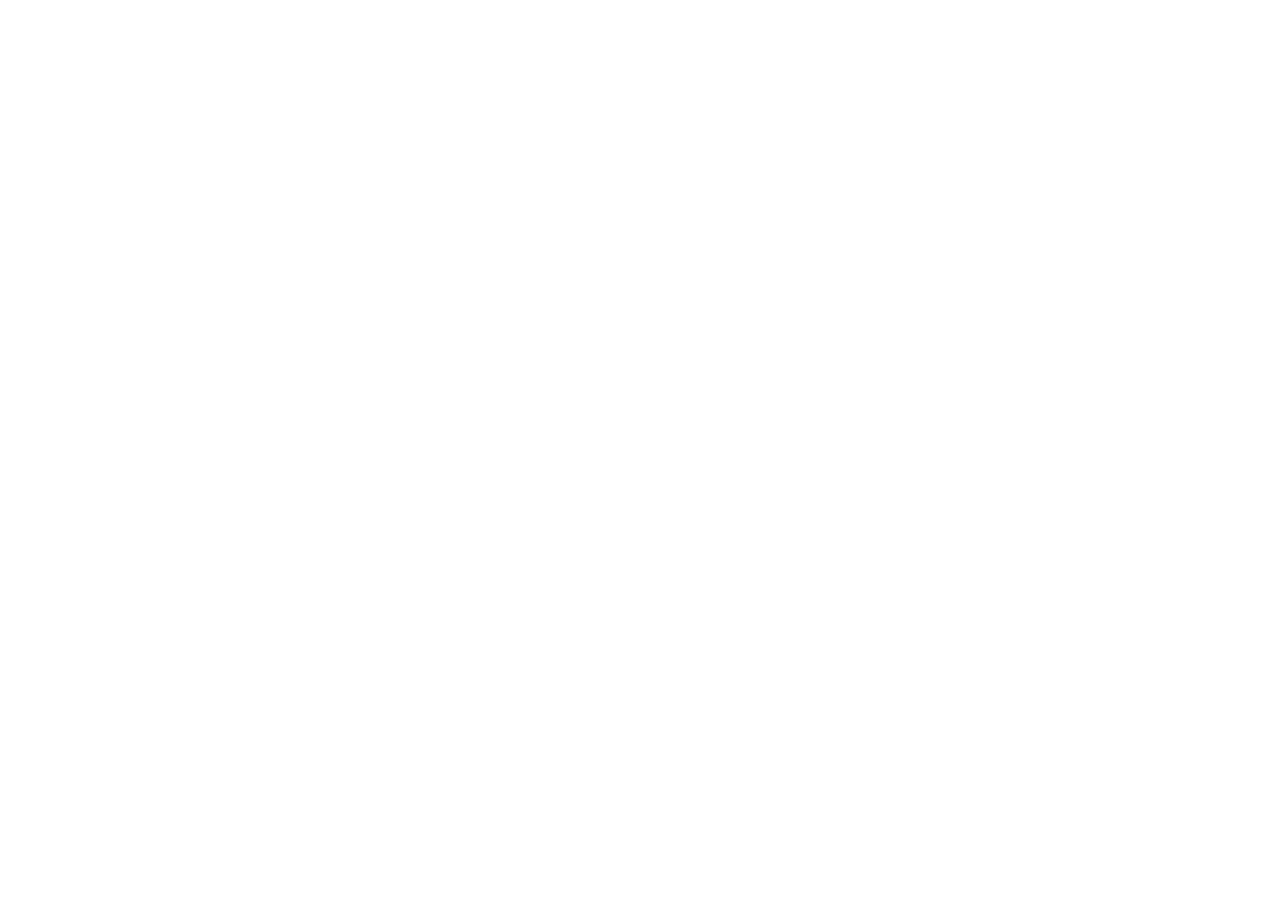
==== index.html @ 459b545e "creating index file" ====
<!DOCTYPE html>
<html>
  <head>
    <meta charset="utf-8">
    <title>Reena Nagariya</title>

    <!-- links -->
    <link rel="stylesheet" href="https://maxcdn.bootstrapcdn.com/bootstrap/4.0.0-beta.3/css/bootstrap.min.css" integrity="sha384-Zug+QiDoJOrZ5t4lssLdxGhVrurbmBWopoEl+M6BdEfwnCJZtKxi1KgxUyJq13dy" crossorigin="anonymous">
    <link rel="stylesheet" href="https://cdnjs.cloudflare.com/ajax/libs/font-awesome/4.7.0/css/font-awesome.min.css">
    <!-- scripts -->
    <script src="https://code.jquery.com/jquery-3.2.1.slim.min.js" integrity="sha384-KJ3o2DKtIkvYIK3UENzmM7KCkRr/rE9/Qpg6aAZGJwFDMVNA/GpGFF93hXpG5KkN" crossorigin="anonymous"></script>
<script src="https://cdnjs.cloudflare.com/ajax/libs/popper.js/1.12.9/umd/popper.min.js" integrity="sha384-ApNbgh9B+Y1QKtv3Rn7W3mgPxhU9K/ScQsAP7hUibX39j7fakFPskvXusvfa0b4Q" crossorigin="anonymous"></script>
<script src="https://maxcdn.bootstrapcdn.com/bootstrap/4.0.0-beta.3/js/bootstrap.min.js" integrity="sha384-a5N7Y/aK3qNeh15eJKGWxsqtnX/wWdSZSKp+81YjTmS15nvnvxKHuzaWwXHDli+4" crossorigin="anonymous"></script>
  </head>
  <body>

  </body>
</html>
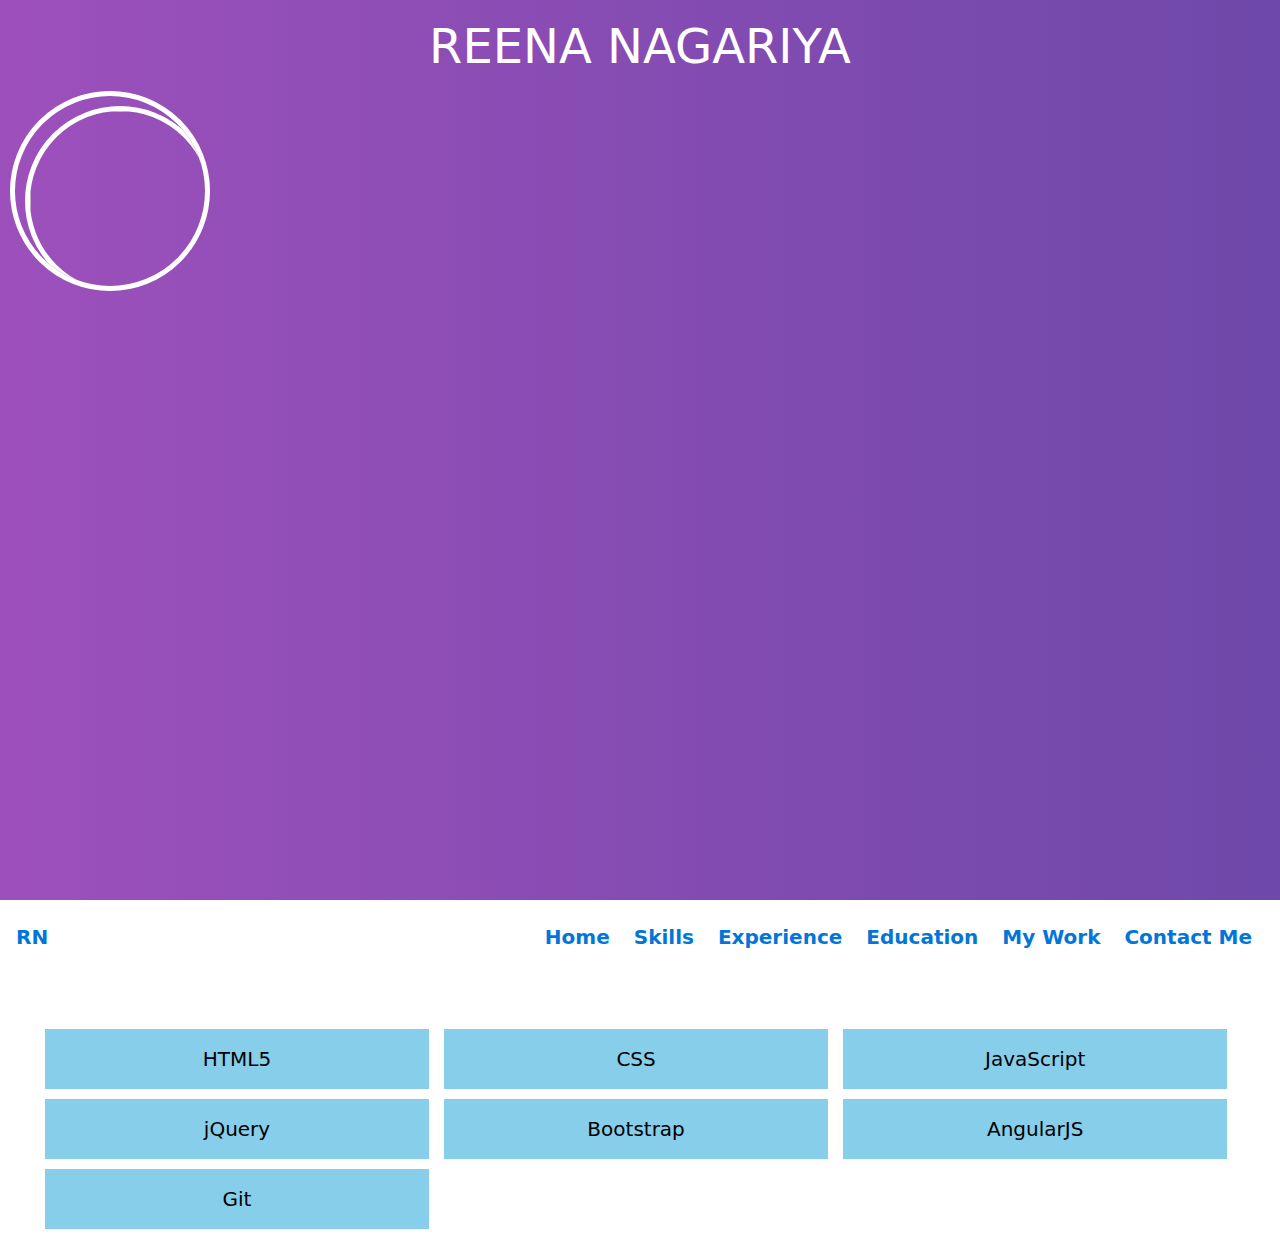
==== commit 418848f4: "progress 11-1-2018" ====
--- a/index.html
+++ b/index.html
@@ -2,17 +2,59 @@
 <html>
   <head>
     <meta charset="utf-8">
+    <meta name="viewport" content="width=device-width, initial-scale=1">
     <title>Reena Nagariya</title>
 
     <!-- links -->
-    <link rel="stylesheet" href="https://maxcdn.bootstrapcdn.com/bootstrap/4.0.0-beta.3/css/bootstrap.min.css" integrity="sha384-Zug+QiDoJOrZ5t4lssLdxGhVrurbmBWopoEl+M6BdEfwnCJZtKxi1KgxUyJq13dy" crossorigin="anonymous">
+    <link rel="stylesheet" href="css/bootstrap.min.css">
     <link rel="stylesheet" href="https://cdnjs.cloudflare.com/ajax/libs/font-awesome/4.7.0/css/font-awesome.min.css">
+    <link rel="stylesheet" href="css/style.css">
     <!-- scripts -->
-    <script src="https://code.jquery.com/jquery-3.2.1.slim.min.js" integrity="sha384-KJ3o2DKtIkvYIK3UENzmM7KCkRr/rE9/Qpg6aAZGJwFDMVNA/GpGFF93hXpG5KkN" crossorigin="anonymous"></script>
+    <script src="scripts/jquery-3.2.1.js" ></script>
 <script src="https://cdnjs.cloudflare.com/ajax/libs/popper.js/1.12.9/umd/popper.min.js" integrity="sha384-ApNbgh9B+Y1QKtv3Rn7W3mgPxhU9K/ScQsAP7hUibX39j7fakFPskvXusvfa0b4Q" crossorigin="anonymous"></script>
-<script src="https://maxcdn.bootstrapcdn.com/bootstrap/4.0.0-beta.3/js/bootstrap.min.js" integrity="sha384-a5N7Y/aK3qNeh15eJKGWxsqtnX/wWdSZSKp+81YjTmS15nvnvxKHuzaWwXHDli+4" crossorigin="anonymous"></script>
+<script src="scripts/bootstrap.min.js"></script>
   </head>
-  <body>
+  <body class="">
+    <section id="intro" class="text-center">
+        <h1 >REENA NAGARIYA</h1>
 
+          <div class="" id="imgDivContent">
+            <img id="imgDiv" src="" alt="" class="img-fluid" style="width:100%;height:100%;">
+
+          </div>
+
+
+    </section>
+    <nav class="navbar navbar-toggleable-md ">
+      <button class="navbar-toggler navbar-toggler-right" type="button" data-toggle="collapse" data-target="#navbarSupportedContent" aria-controls="navbarSupportedContent" aria-expanded="false" aria-label="Toggle navigation">
+    <span class="navbar-toggler-icon"></span>
+  </button>
+        <a class="navbar-brand mr-auto" href="#">RN</a>
+      <div class="collapse navbar-collapse">
+        <ul class="navbar-nav ml-auto">
+          <li class="nav-item"><a class="nav-link" href="#">Home</li></a>
+          <li class="nav-item"><a class="nav-link" href="#">Skills</li></a>
+          <li class="nav-item"><a class="nav-link" href="#">Experience</li></a>
+          <li class="nav-item"><a class="nav-link" href="#">Education</li></a>
+          <li class="nav-item"><a class="nav-link" href="#">My Work</li></a>
+          <li class="nav-item"><a class="nav-link" href="#">Contact Me</li></a>
+        </ul>
+      </div>
+    </nav>
+
+    <section id="skills">
+      <ul id="skills-list">
+        <li>HTML5<div></div></li>
+        <li>CSS</li>
+        <li>JavaScript</li>
+        <li>jQuery</li>
+        <li>Bootstrap</li>
+        <li>AngularJS</li>
+        <li>Git</li>
+      </ul>
+    </section>
+    <section id="experience">
+
+    </section>
   </body>
 </html>
--- a/css/style.css
+++ b/css/style.css
@@ -0,0 +1,112 @@
+body{
+
+}
+
+.navbar{
+  font-size: 20px;
+  font-weight: bold;
+  background-color: white;
+  color:#9D50BB;
+ }
+.brand{
+  padding: 1em;
+}
+.nav-item{
+  padding: 4px;
+}
+#intro{
+  height: 100vh;
+  background: #9D50BB;
+  background: -webkit-linear-gradient(to left, #6E48AA, #9D50BB);
+  background: linear-gradient(to left, #6E48AA, #9D50BB);
+  overflow: hidden;
+    /* delete later */
+  /* position: absolute; */
+}
+h1{
+  padding-top: 20px;
+  font-size: 3rem;
+  color: white;
+}
+#skills-list{
+  list-style-type: none;
+  margin-top: 50px;
+  margin-left: auto;
+}
+#skills-list>li{
+  display: inline-block;
+  text-align: center;
+  font-size: 20px;
+  height: 60px;
+  width: 30vw;
+  color:black;
+  padding-top: 15px;
+  margin: 5px;
+  background-color: skyblue;
+}
+#imgDivContent{
+  height: 25vh;
+  width: 25vh;
+  max-height: 200px;
+  max-width: 200px;
+  overflow: hidden;
+  border-radius: 50%;
+  position: relative;
+  top: 10px;
+  left: 10px;
+  border: 5px solid white;
+  animation-name:bounceContent;
+  animation-duration: 8s;
+  animation-timing-function: ease-in-out;
+  animation-iteration-count: infinite;
+  animation-direction: alternate;
+}
+
+#imgDiv{
+  height: 25vh;
+  width: 25vh;
+  max-height: 200px;
+  max-width: 200px;
+  overflow: hidden;
+  border-radius: 50%;
+  position: relative;
+  top: 10px;
+  left: 10px;
+  border: 5px solid white;
+  animation-name:bounce;
+  animation-duration: 2s;
+  animation-timing-function: ease-in-out;
+  animation-iteration-count: infinite;
+  animation-direction: alternate;
+}
+ @keyframes bounce {
+  0% { left: 0vw; top: 0vh;}
+  25%{ left:25vw;top:50vh;}
+  50% { left:50vw;top:0vh;}
+  100%{left:75vw;top:50vh}
+}
+@keyframes bounceContent {
+  0% { left: 0vw; top: 0vh;}
+  25%{ left:25vw;top:50vh;}
+  50% { left:50vw;top:0vh;}
+  100%{left:75vw;top:50vh}
+}
+/* For mobile */
+@media only screen and (max-width:768px) {
+  #intro{
+    height: 100vh;
+  }
+  @keyframes bounce {
+   0% { left:10px; top:0vh;}
+   25%{ left:10px;top:15vh;}
+   50% { left:10px;top:30vh;}
+   100%{left:10px;top:45vh;}
+ }
+@keyframes bounceContent {
+
+   0% { left:10px; top:0vh;width:100vw;background-color: white;}
+   25%{ left:10px;top:15vh;width:100vw;background-color: white;}
+   50% { left:10px;top:30vh;width:100vw;background-color: white;}
+   100%{left:10px;top:45vh;width:100vw;background-color: white;}
+}
+}
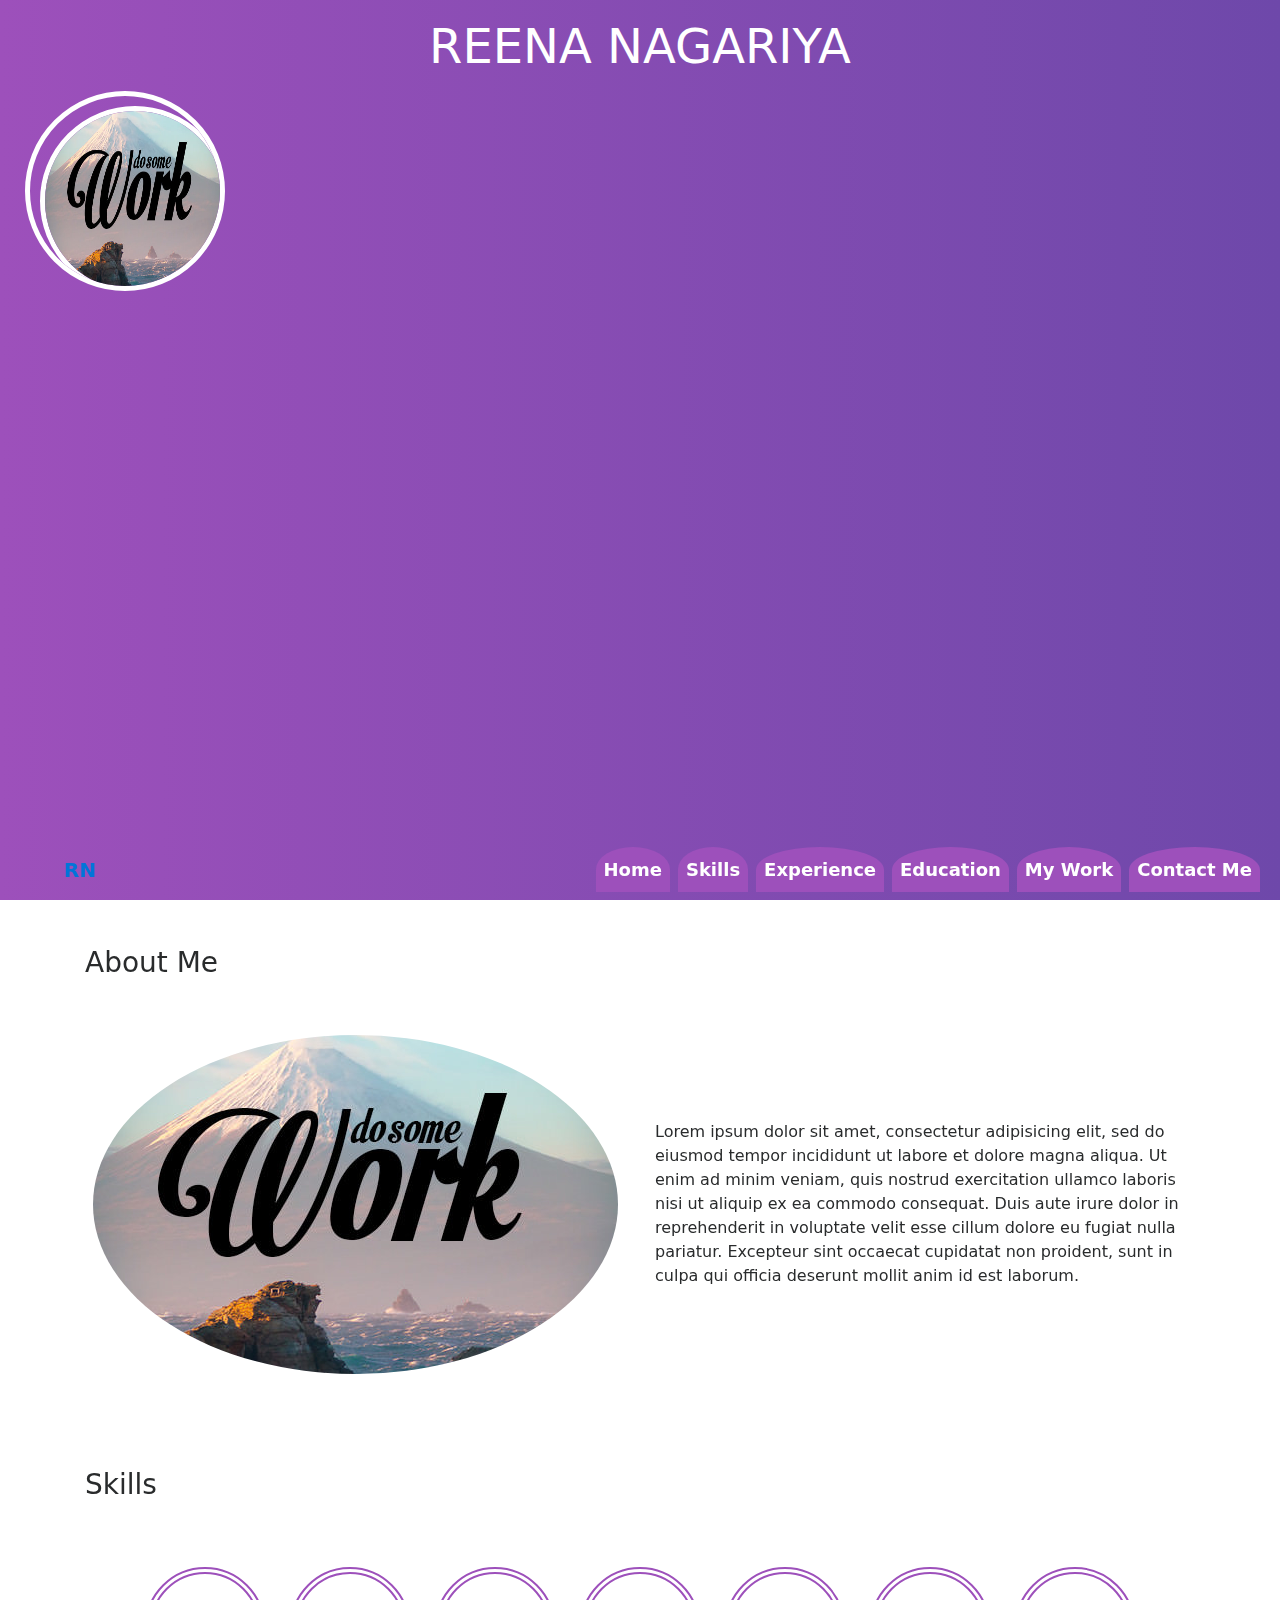
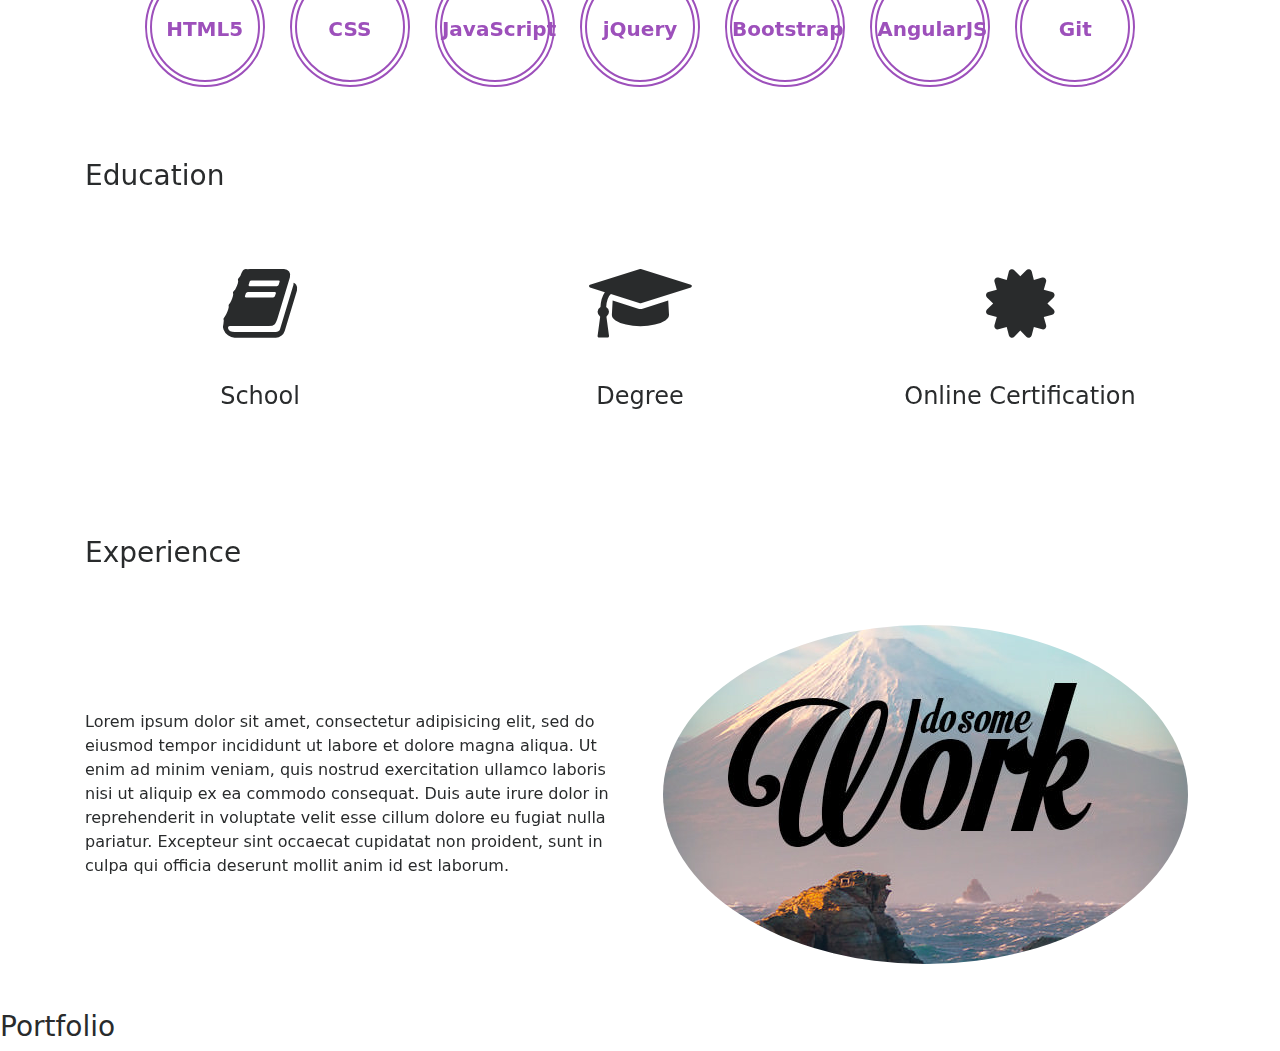
==== commit 098afed2: "changes in css and added few html" ====
--- a/index.html
+++ b/index.html
@@ -1,60 +1,136 @@
 <!DOCTYPE html>
 <html>
-  <head>
-    <meta charset="utf-8">
-    <meta name="viewport" content="width=device-width, initial-scale=1">
-    <title>Reena Nagariya</title>
+<head>
+  <meta charset="utf-8">
+  <meta name="viewport" content="width=device-width, initial-scale=1">
+  <title>Reena Nagariya</title>
 
-    <!-- links -->
-    <link rel="stylesheet" href="css/bootstrap.min.css">
-    <link rel="stylesheet" href="https://cdnjs.cloudflare.com/ajax/libs/font-awesome/4.7.0/css/font-awesome.min.css">
-    <link rel="stylesheet" href="css/style.css">
-    <!-- scripts -->
-    <script src="scripts/jquery-3.2.1.js" ></script>
-<script src="https://cdnjs.cloudflare.com/ajax/libs/popper.js/1.12.9/umd/popper.min.js" integrity="sha384-ApNbgh9B+Y1QKtv3Rn7W3mgPxhU9K/ScQsAP7hUibX39j7fakFPskvXusvfa0b4Q" crossorigin="anonymous"></script>
-<script src="scripts/bootstrap.min.js"></script>
-  </head>
-  <body class="">
-    <section id="intro" class="text-center">
-        <h1 >REENA NAGARIYA</h1>
+  <!-- links -->
+  <link rel="stylesheet" href="css/bootstrap.min.css">
+  <link rel="stylesheet" href="https://cdnjs.cloudflare.com/ajax/libs/font-awesome/4.7.0/css/font-awesome.min.css">
+  <link rel="stylesheet" href="css/style.css">
+  <!-- scripts -->
+  <script src="scripts/jquery-3.2.1.js" ></script>
+  <script src="https://cdnjs.cloudflare.com/ajax/libs/popper.js/1.12.9/umd/popper.min.js" integrity="sha384-ApNbgh9B+Y1QKtv3Rn7W3mgPxhU9K/ScQsAP7hUibX39j7fakFPskvXusvfa0b4Q" crossorigin="anonymous"></script>
+  <script src="scripts/bootstrap.min.js"></script>
+</head>
+<body>
+  <section id="intro" class="container-fluid">
+    <div class="row">
+      <div class="col-12 text-center">
+        <h1>REENA NAGARIYA</h1>
+      </div>
+      <div class="col-12">
+        <div id="imgDivContent">
+          <img id="imgDiv" src="images/work.png" alt="" class="img-fluid" style="width:100%;height:100%;">
+        </div>
+      </div>
+    </div>
+  </section>
 
-          <div class="" id="imgDivContent">
-            <img id="imgDiv" src="" alt="" class="img-fluid" style="width:100%;height:100%;">
-
-          </div>
-
-
-    </section>
-    <nav class="navbar navbar-toggleable-md ">
-      <button class="navbar-toggler navbar-toggler-right" type="button" data-toggle="collapse" data-target="#navbarSupportedContent" aria-controls="navbarSupportedContent" aria-expanded="false" aria-label="Toggle navigation">
-    <span class="navbar-toggler-icon"></span>
-  </button>
-        <a class="navbar-brand mr-auto" href="#">RN</a>
-      <div class="collapse navbar-collapse">
-        <ul class="navbar-nav ml-auto">
-          <li class="nav-item"><a class="nav-link" href="#">Home</li></a>
-          <li class="nav-item"><a class="nav-link" href="#">Skills</li></a>
-          <li class="nav-item"><a class="nav-link" href="#">Experience</li></a>
-          <li class="nav-item"><a class="nav-link" href="#">Education</li></a>
-          <li class="nav-item"><a class="nav-link" href="#">My Work</li></a>
-          <li class="nav-item"><a class="nav-link" href="#">Contact Me</li></a>
+  <nav class="navbar navbar-toggleable-md">
+    <button class="navbar-toggler navbar-toggler-right" type="button" data-toggle="collapse" data-target="#navbarSupportedContent" aria-controls="navbarSupportedContent" aria-expanded="false" aria-label="Toggle navigation">
+      <span class="fa fa-bars"></span>
+    </button>
+    <a class="navbar-brand mr-auto pl-5" href="#">RN</a>
+    <div class="collapse navbar-collapse" id="navbarSupportedContent">
+      <ul class="navbar-nav ml-auto">
+        <li class="nav-item"><a class="nav-link" href="#">Home</li></a>
+        <li class="nav-item"><a class="nav-link" href="#">Skills</li></a>
+        <li class="nav-item"><a class="nav-link" href="#">Experience</li></a>
+        <li class="nav-item"><a class="nav-link" href="#">Education</li></a>
+        <li class="nav-item"><a class="nav-link" href="#">My Work</li></a>
+        <li class="nav-item"><a class="nav-link" href="#">Contact Me</li></a>
+      </ul>
+    </div>
+  </nav>
+  <section id="aboutme" class="container pt-5">
+    <h3>About Me</h3>
+    <div class="row pt-5">
+      <div class="col-sm-6 col-12 text-center my-auto pb-5">
+        <img src="images/work.png" alt="" class="rounded-circle img-fluid">
+      </div>
+      <div class="col-sm-6 col-12 my-auto pb-5">
+        Lorem ipsum dolor sit amet, consectetur adipisicing elit, sed do eiusmod tempor incididunt ut labore et dolore magna aliqua. Ut enim ad minim veniam, quis nostrud exercitation ullamco laboris nisi ut aliquip ex ea commodo consequat. Duis aute irure dolor in reprehenderit in voluptate velit esse cillum dolore eu fugiat nulla pariatur. Excepteur sint occaecat cupidatat non proident, sunt in culpa qui officia deserunt mollit anim id est laborum.
+      </div>
+    </div>
+  </section>
+  <section id="skills" class="container pt-5">
+    <h3>Skills</h3>
+    <div class="row pt-5">
+      <div class="col-12">
+        <ul id="skills-list">
+          <li>HTML5</li>
+          <li>CSS</li>
+          <li>JavaScript</li>
+          <li>jQuery</li>
+          <li>Bootstrap</li>
+          <li>AngularJS</li>
+          <li>Git</li>
         </ul>
       </div>
-    </nav>
+    </div>
+  </section>
+<section id="education" class="container pt-5 pb-5">
+  <h3>Education</h3>
+  <div class="row pt-5 text-center">
+    <div class="col-sm-4 col-12">
+      <div class="row">
+        <div class="col-sm-12 col-6 p-3">
+          <i class="fa fa-book fa-fw fa-5x"></i>
+        </div>
+        <div class="col-sm-12 col-6 p-4">
+          <h4>School</h4>
+        </div>
+      </div>
+    </div>
+    <div class="col-sm-4 col-12">
+      <div class="row">
+        <div class="col-sm-12 col-6 p-3">
+          <i class="fa fa-graduation-cap fa-fw fa-5x"></i>
+        </div>
+        <div class="col-sm-12 col-6 p-4">
+          <h4>Degree </h4>
+        </div>
+      </div>
+    </div>
+    <div class="col-sm-4 col-12">
+      <div class="row">
+        <div class="col-sm-12 col-6 p-3">
+          <i class="fa fa-certificate fa-fw fa-5x"></i>
+        </div>
+        <div class="col-sm-12 col-6 p-4">
+          <h4>Online Certification</h4>
+        </div>
+      </div>
+    </div>
+  </div>
+</section>
+<section id="experience" class="container pt-5">
+  <h3>Experience</h3>
+  <div class="row pt-5">
+    <div class="col-sm-6 col-12 my-auto pb-5">
+      Lorem ipsum dolor sit amet, consectetur adipisicing elit, sed do eiusmod tempor incididunt ut labore et dolore magna aliqua. Ut enim ad minim veniam, quis nostrud exercitation ullamco laboris nisi ut aliquip ex ea commodo consequat. Duis aute irure dolor in reprehenderit in voluptate velit esse cillum dolore eu fugiat nulla pariatur. Excepteur sint occaecat cupidatat non proident, sunt in culpa qui officia deserunt mollit anim id est laborum.
+    </div>
+    <div class="col-sm-6 col-12 text-center my-auto pb-5">
+      <img src="images/work.png" alt="" class="rounded-circle img-fluid">
+    </div>
+  </div>
+</section>
+<section id="portfolio">
+  <h3>Portfolio</h3>
+  <!-- Carousel -->
+</section>
+<footer>
+<div class="row">
+  <div class="col-sm-6 col-12">
+    <!-- Contact -->
+  </div>
+  <div class="col-sm-6 col-12">
+    <!-- Connect /email me form -->
+  </div>
 
-    <section id="skills">
-      <ul id="skills-list">
-        <li>HTML5<div></div></li>
-        <li>CSS</li>
-        <li>JavaScript</li>
-        <li>jQuery</li>
-        <li>Bootstrap</li>
-        <li>AngularJS</li>
-        <li>Git</li>
-      </ul>
-    </section>
-    <section id="experience">
-
-    </section>
-  </body>
+</div>
+</footer>
+</body>
 </html>
--- a/css/style.css
+++ b/css/style.css
@@ -3,16 +3,24 @@
 }
 
 .navbar{
-  font-size: 20px;
+  font-size: 18px;
   font-weight: bold;
-  background-color: white;
-  color:#9D50BB;
- }
-.brand{
-  padding: 1em;
+  position: fixed;
+  bottom: 0;
+  width: 100%
+}
+.navbar-brand{
+
 }
 .nav-item{
-  padding: 4px;
+  margin-left: 4px;
+  margin-right: 4px;
+  background-color: #9D50BB;
+  border-top-left-radius: 50%;
+  border-top-right-radius: 50%;
+}
+.nav-link{
+  color: white;
 }
 #intro{
   height: 100vh;
@@ -20,7 +28,7 @@
   background: -webkit-linear-gradient(to left, #6E48AA, #9D50BB);
   background: linear-gradient(to left, #6E48AA, #9D50BB);
   overflow: hidden;
-    /* delete later */
+  /* delete later */
   /* position: absolute; */
 }
 h1{
@@ -30,19 +38,22 @@
 }
 #skills-list{
   list-style-type: none;
-  margin-top: 50px;
-  margin-left: auto;
+  text-align: center;
+  padding: 0;
 }
 #skills-list>li{
   display: inline-block;
   text-align: center;
   font-size: 20px;
-  height: 60px;
-  width: 30vw;
-  color:black;
-  padding-top: 15px;
-  margin: 5px;
-  background-color: skyblue;
+  font-weight: bold;
+  padding-top: 40px;
+  margin: 10px;
+  height: 120px;
+  width: 120px;
+  color: #9D50BB;
+  border: 7px solid #9D50BB;
+  border-radius: 50%;
+  border-style: double;
 }
 #imgDivContent{
   height: 25vh;
@@ -56,7 +67,7 @@
   left: 10px;
   border: 5px solid white;
   animation-name:bounceContent;
-  animation-duration: 8s;
+  animation-duration: 4s;
   animation-timing-function: ease-in-out;
   animation-iteration-count: infinite;
   animation-direction: alternate;
@@ -74,12 +85,12 @@
   left: 10px;
   border: 5px solid white;
   animation-name:bounce;
-  animation-duration: 2s;
+  animation-duration: 4s;
   animation-timing-function: ease-in-out;
   animation-iteration-count: infinite;
   animation-direction: alternate;
 }
- @keyframes bounce {
+@keyframes bounce {
   0% { left: 0vw; top: 0vh;}
   25%{ left:25vw;top:50vh;}
   50% { left:50vw;top:0vh;}
@@ -96,17 +107,34 @@
   #intro{
     height: 100vh;
   }
+  h1{
+    visibility: hidden;
+  }
   @keyframes bounce {
-   0% { left:10px; top:0vh;}
-   25%{ left:10px;top:15vh;}
-   50% { left:10px;top:30vh;}
-   100%{left:10px;top:45vh;}
- }
-@keyframes bounceContent {
+    0% { left:10px; top:0vh;}
+    25%{ left:10px;top:15vh;}
+    50% { left:10px;top:30vh;}
+    100%{left:10px;top:45vh;}
+  }
+  @keyframes bounceContent {
 
-   0% { left:10px; top:0vh;width:100vw;background-color: white;}
-   25%{ left:10px;top:15vh;width:100vw;background-color: white;}
-   50% { left:10px;top:30vh;width:100vw;background-color: white;}
-   100%{left:10px;top:45vh;width:100vw;background-color: white;}
+    0% { left:10px; top:0vh;width:100vw;background-color: white;}
+    25%{ left:10px;top:15vh;width:100vw;background-color: white;}
+    50% { left:10px;top:30vh;width:100vw;background-color: white;}
+    100%{left:10px;top:45vh;width:100vw;background-color: white;}
+  }
+  .navbar{
+    position: fixed;
+    top:0;
+    width: 100%;
+  }
+  .nav-item{
+    border-radius:50%;
+    height: 100px;
+    width: 100px;
+    align-self: flex-end;
+    text-align: center;
+    padding-top: 30px;
+  }
+
 }
-}
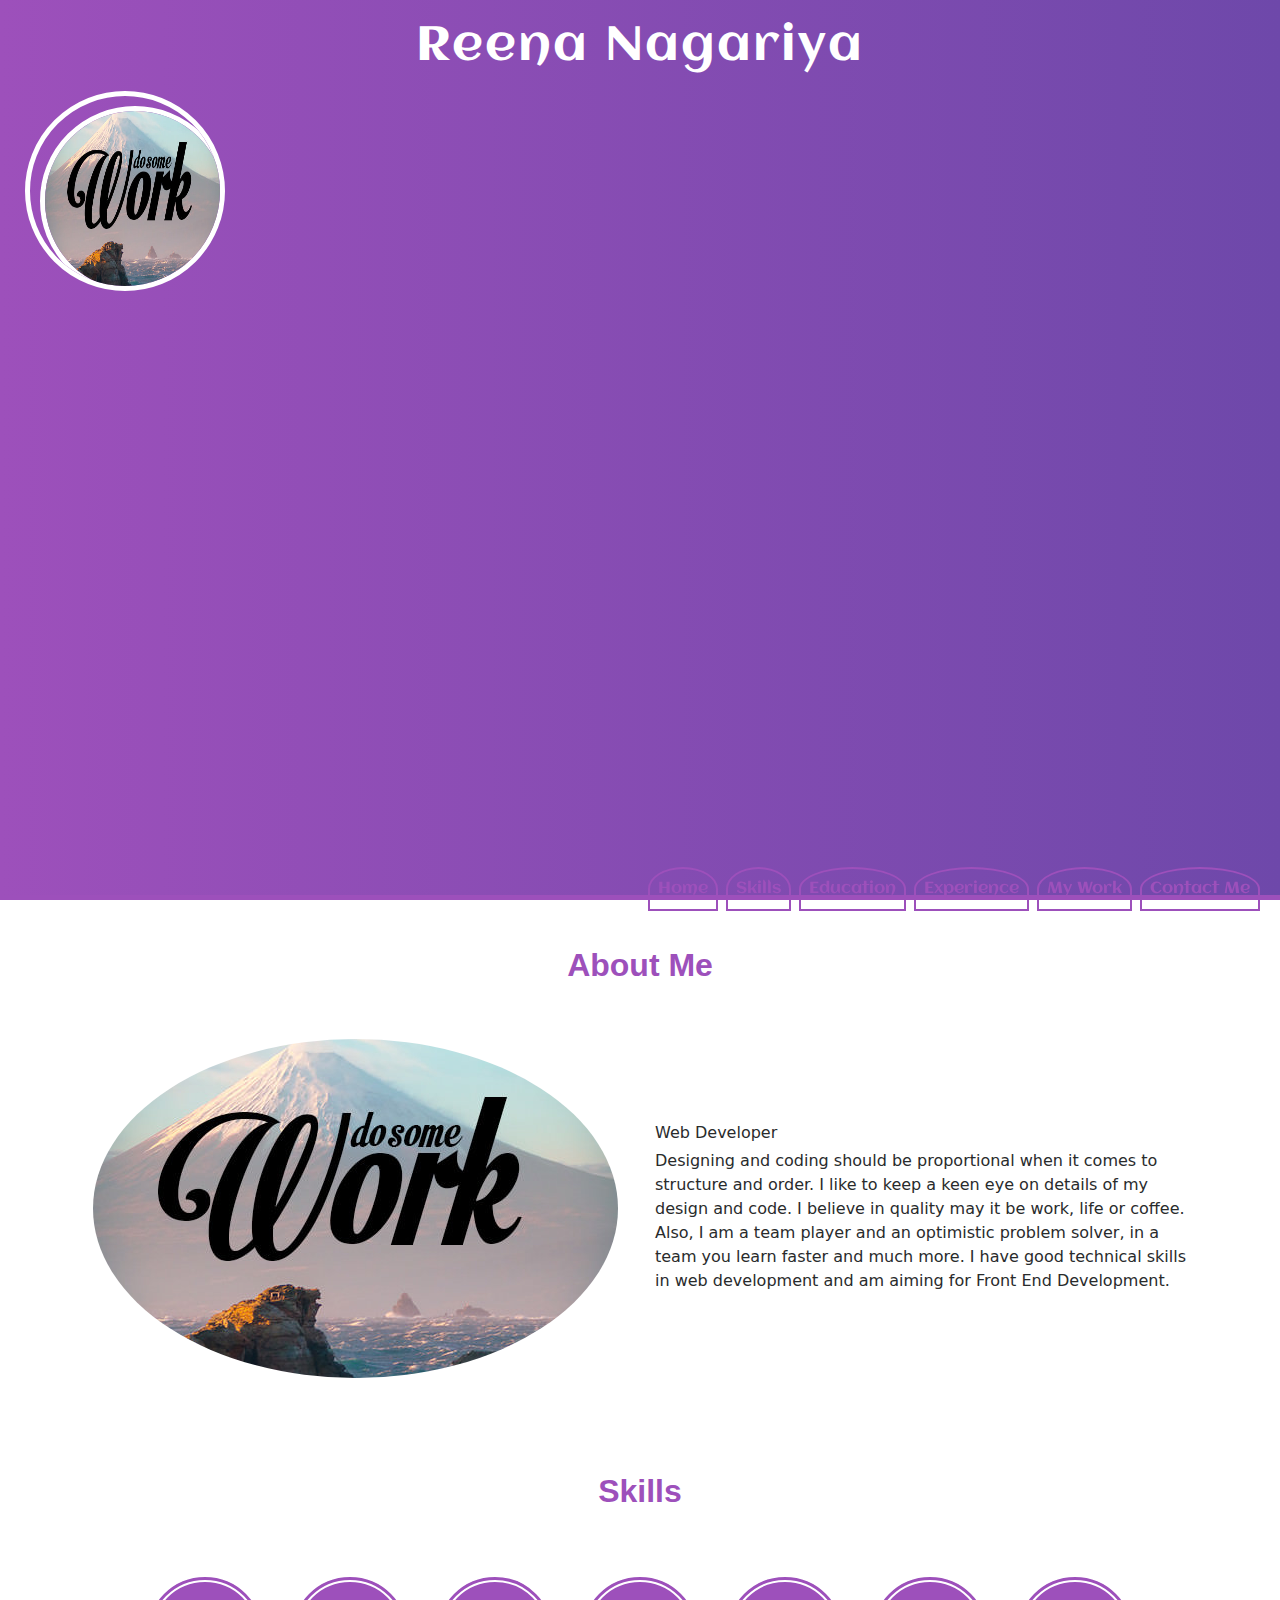
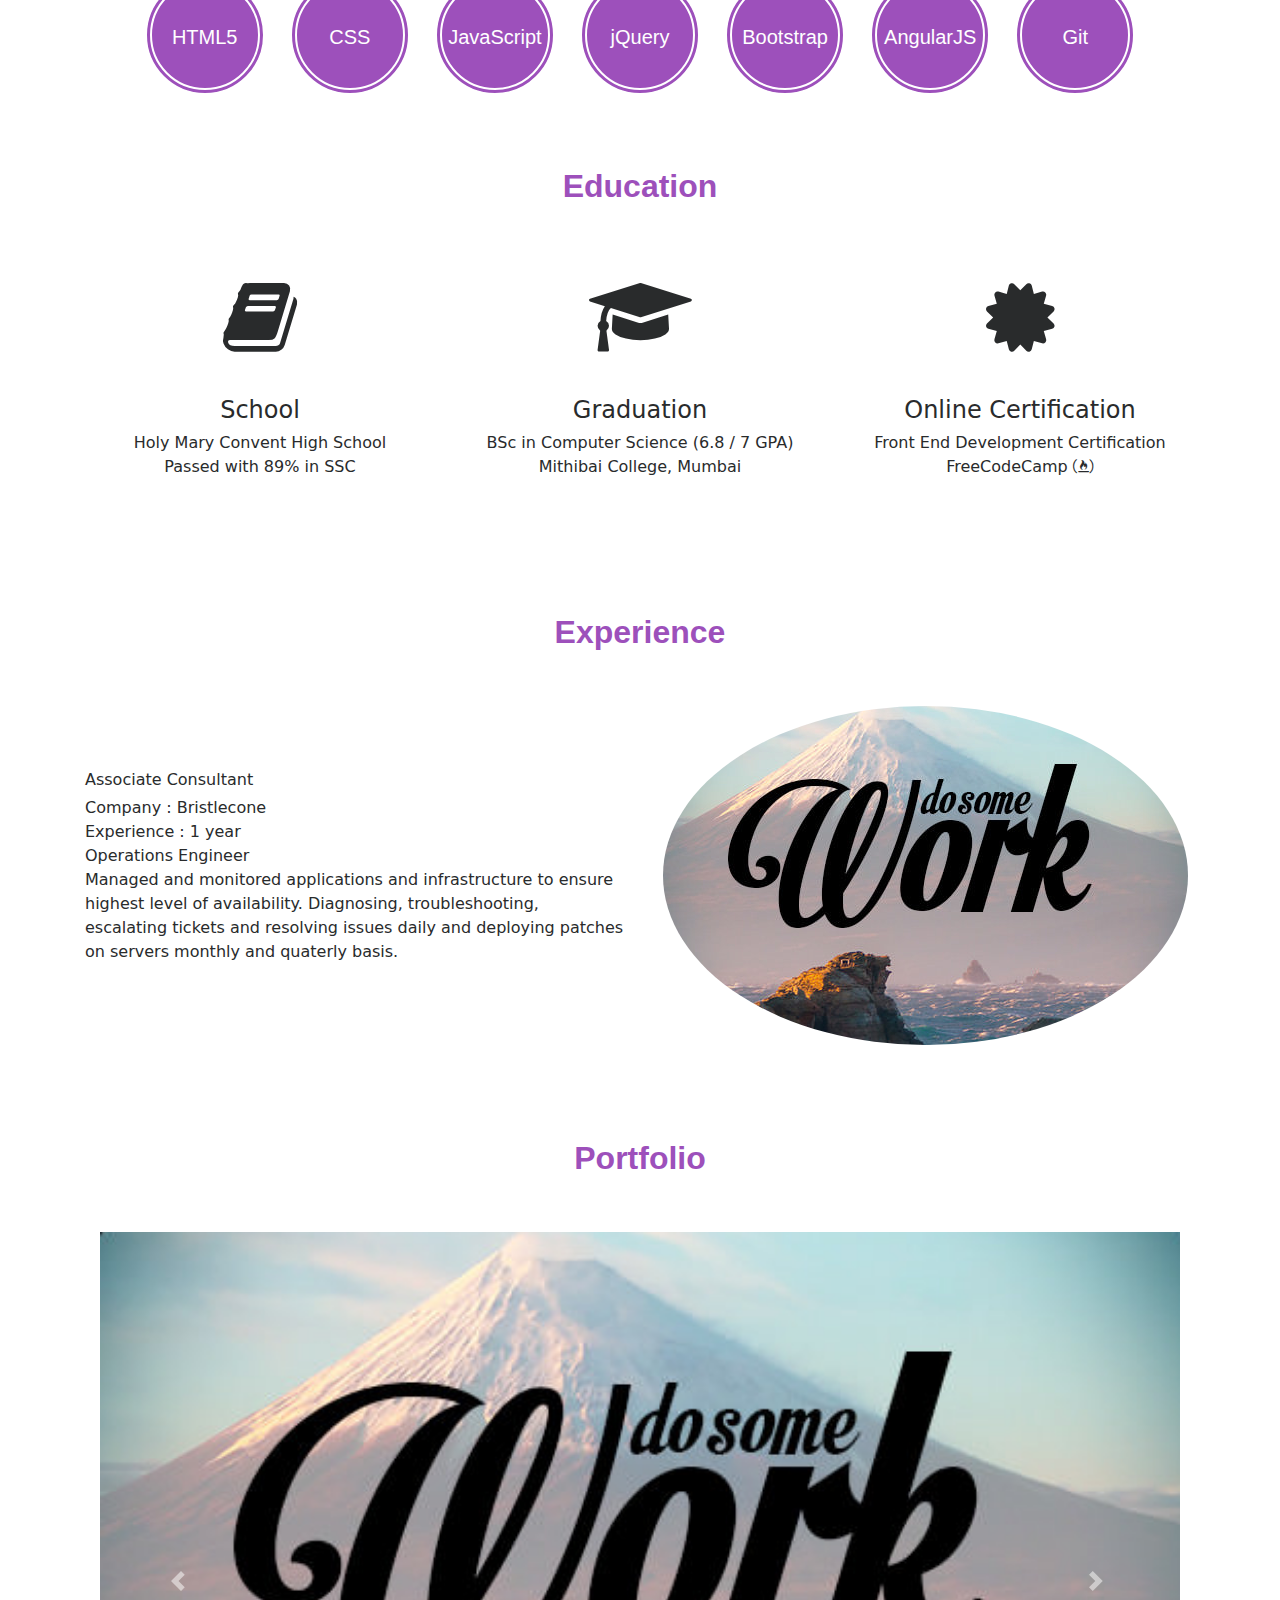
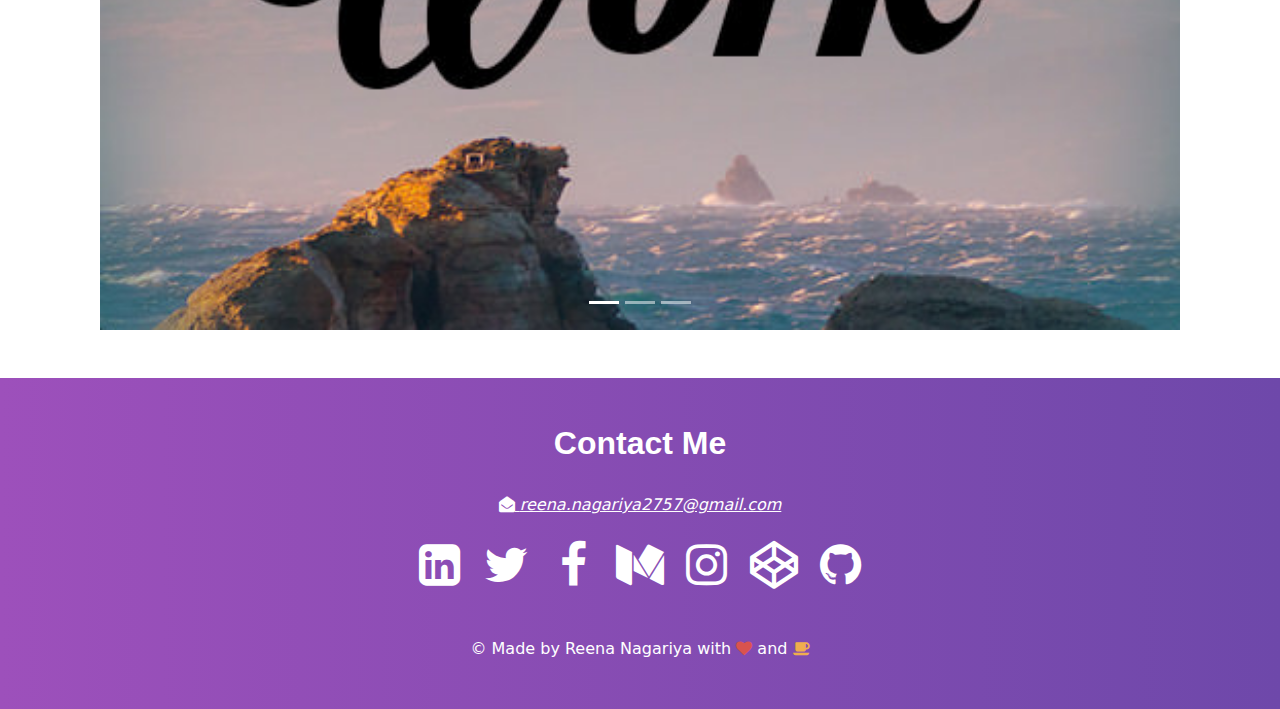
==== commit c61e4aaa: "Written Content Done" ====
--- a/index.html
+++ b/index.html
@@ -8,6 +8,7 @@
   <!-- links -->
   <link rel="stylesheet" href="css/bootstrap.min.css">
   <link rel="stylesheet" href="https://cdnjs.cloudflare.com/ajax/libs/font-awesome/4.7.0/css/font-awesome.min.css">
+  <link href="https://fonts.googleapis.com/css?family=Aclonica||Bellefair|Fredericka+the+Great|Asset|Love+Ya+Like+A+Sister|Mystery+Quest" rel="stylesheet">
   <link rel="stylesheet" href="css/style.css">
   <!-- scripts -->
   <script src="scripts/jquery-3.2.1.js" ></script>
@@ -18,11 +19,11 @@
   <section id="intro" class="container-fluid">
     <div class="row">
       <div class="col-12 text-center">
-        <h1>REENA NAGARIYA</h1>
+        <h1>Reena Nagariya</h1>
       </div>
       <div class="col-12">
-        <div id="imgDivContent">
-          <img id="imgDiv" src="images/work.png" alt="" class="img-fluid" style="width:100%;height:100%;">
+        <div id="contentBounce">
+          <img id="imgBounce" src="images/work.png" alt="" class="img-fluid" style="width:100%;height:100%;">
         </div>
       </div>
     </div>
@@ -32,18 +33,20 @@
     <button class="navbar-toggler navbar-toggler-right" type="button" data-toggle="collapse" data-target="#navbarSupportedContent" aria-controls="navbarSupportedContent" aria-expanded="false" aria-label="Toggle navigation">
       <span class="fa fa-bars"></span>
     </button>
-    <a class="navbar-brand mr-auto pl-5" href="#">RN</a>
+
     <div class="collapse navbar-collapse" id="navbarSupportedContent">
       <ul class="navbar-nav ml-auto">
-        <li class="nav-item"><a class="nav-link" href="#">Home</li></a>
-        <li class="nav-item"><a class="nav-link" href="#">Skills</li></a>
-        <li class="nav-item"><a class="nav-link" href="#">Experience</li></a>
-        <li class="nav-item"><a class="nav-link" href="#">Education</li></a>
-        <li class="nav-item"><a class="nav-link" href="#">My Work</li></a>
-        <li class="nav-item"><a class="nav-link" href="#">Contact Me</li></a>
+        <li class="nav-item"><a class="nav-link" href="#intro">Home</li></a>
+        <li class="nav-item"><a class="nav-link" href="#skills">Skills</li></a>
+        <li class="nav-item"><a class="nav-link" href="#education">Education</li></a>
+        <li class="nav-item"><a class="nav-link" href="#experience">Experience</li></a>
+        <li class="nav-item"><a class="nav-link" href="#portfolio">My Work</li></a>
+        <li class="nav-item"><a class="nav-link" href="#contact">Contact Me</li></a>
       </ul>
     </div>
   </nav>
+
+  <!-- About Section -->
   <section id="aboutme" class="container pt-5">
     <h3>About Me</h3>
     <div class="row pt-5">
@@ -51,7 +54,14 @@
         <img src="images/work.png" alt="" class="rounded-circle img-fluid">
       </div>
       <div class="col-sm-6 col-12 my-auto pb-5">
-        Lorem ipsum dolor sit amet, consectetur adipisicing elit, sed do eiusmod tempor incididunt ut labore et dolore magna aliqua. Ut enim ad minim veniam, quis nostrud exercitation ullamco laboris nisi ut aliquip ex ea commodo consequat. Duis aute irure dolor in reprehenderit in voluptate velit esse cillum dolore eu fugiat nulla pariatur. Excepteur sint occaecat cupidatat non proident, sunt in culpa qui officia deserunt mollit anim id est laborum.
+        <p>
+          <h6>Web Developer</h6>
+          Designing and coding should be proportional when it comes to structure and order.
+          I like to keep a keen eye on details of my design and code.
+          I believe in quality may it be work, life or coffee.
+          Also, I am a team player and an optimistic problem solver, in a team you learn faster and much more.
+          I have good technical skills in web development and am aiming for Front End Development.
+        </p>
       </div>
     </div>
   </section>
@@ -76,31 +86,41 @@
   <div class="row pt-5 text-center">
     <div class="col-sm-4 col-12">
       <div class="row">
-        <div class="col-sm-12 col-6 p-3">
+        <div class="col-sm-12 col-6 p-3  my-auto">
           <i class="fa fa-book fa-fw fa-5x"></i>
         </div>
-        <div class="col-sm-12 col-6 p-4">
+        <div class="col-sm-12 col-6 p-4 my-auto">
           <h4>School</h4>
+          <p>Holy Mary Convent High School <br>
+          Passed with 89% in SSC</p>
         </div>
       </div>
     </div>
     <div class="col-sm-4 col-12">
       <div class="row">
-        <div class="col-sm-12 col-6 p-3">
+        <div class="col-sm-12 col-6 p-3  my-auto">
           <i class="fa fa-graduation-cap fa-fw fa-5x"></i>
         </div>
-        <div class="col-sm-12 col-6 p-4">
-          <h4>Degree </h4>
+        <div class="col-sm-12 col-6 p-4  my-auto">
+          <h4>Graduation</h4>
+          <p>
+            BSc in Computer Science (6.8 / 7 GPA)<br>
+            Mithibai College, Mumbai
+          </p>
         </div>
       </div>
     </div>
     <div class="col-sm-4 col-12">
       <div class="row">
-        <div class="col-sm-12 col-6 p-3">
+        <div class="col-sm-12 col-6 p-3  my-auto">
           <i class="fa fa-certificate fa-fw fa-5x"></i>
         </div>
-        <div class="col-sm-12 col-6 p-4">
+        <div class="col-sm-12 col-6 p-4  my-auto">
           <h4>Online Certification</h4>
+          <p>Front End Development Certification
+            <br>
+            FreeCodeCamp <i class="fa fa-free-code-camp"></i>
+          </p>
         </div>
       </div>
     </div>
@@ -110,26 +130,70 @@
   <h3>Experience</h3>
   <div class="row pt-5">
     <div class="col-sm-6 col-12 my-auto pb-5">
-      Lorem ipsum dolor sit amet, consectetur adipisicing elit, sed do eiusmod tempor incididunt ut labore et dolore magna aliqua. Ut enim ad minim veniam, quis nostrud exercitation ullamco laboris nisi ut aliquip ex ea commodo consequat. Duis aute irure dolor in reprehenderit in voluptate velit esse cillum dolore eu fugiat nulla pariatur. Excepteur sint occaecat cupidatat non proident, sunt in culpa qui officia deserunt mollit anim id est laborum.
+      <h6>Associate Consultant</h6>
+      <p>
+        Company : Bristlecone <br>
+        Experience : 1 year <br>
+        Operations Engineer <br>
+        Managed and monitored applications and infrastructure to ensure highest level of availability.
+        Diagnosing, troubleshooting, escalating tickets and resolving issues daily and deploying patches on servers monthly and quaterly basis.
+      </p>
     </div>
     <div class="col-sm-6 col-12 text-center my-auto pb-5">
       <img src="images/work.png" alt="" class="rounded-circle img-fluid">
     </div>
   </div>
 </section>
-<section id="portfolio">
+<section id="portfolio" class="container pt-5">
   <h3>Portfolio</h3>
-  <!-- Carousel -->
+  <div class="container pt-5 pb-5">
+    <div id="carouselPortfolio" class="carousel slide" data-ride="carousel">
+      <ol class="carousel-indicators">
+        <li data-target="#carouselPortfolio" data-slide-to="0" class="active"></li>
+        <li data-target="#carouselPortfolio" data-slide-to="1"></li>
+        <li data-target="#carouselPortfolio" data-slide-to="2"></li>
+      </ol>
+      <div class="carousel-inner" role="listbox">
+        <div class="carousel-item active">
+          <img class="d-block img-fluid" src="images/work.png" alt="First slide">
+        </div>
+        <div class="carousel-item">
+          <img class="d-block img-fluid" src="images/work.png" alt="Second slide">
+        </div>
+        <div class="carousel-item">
+          <img class="d-block img-fluid" src="images/work.png" alt="Third slide">
+        </div>
+        <a class="carousel-control-prev" href="#carouselPortfolio" role="button" data-slide="prev">
+          <span class="carousel-control-prev-icon"></span>
+        </a>
+        <a class="carousel-control-next" href="#carouselPortfolio" role="button" data-slide="next">
+          <span class="carousel-control-next-icon"></span>
+        </a>
+      </div>
+    </div>
+  </div>
 </section>
-<footer>
-<div class="row">
-  <div class="col-sm-6 col-12">
-    <!-- Contact -->
-  </div>
-  <div class="col-sm-6 col-12">
-    <!-- Connect /email me form -->
-  </div>
-
+<footer class="container-fluid pt-5 pb-5" id="contact">
+
+<div class="row text-center">
+  <div class="col-12 pb-4">
+  <h5>Contact Me</h5>
+  </div>
+  <div class="col-12 pb-4">
+      <u> <i class="fa fa-envelope-open"></i> <i>reena.nagariya2757@gmail.com</i> </u>
+  </div>
+  <div class="col-12 pb-4">
+    <a href="#" class="fa fa-linkedin-square fa-fw fa-3x"></a>
+    <a href="#" class="fa fa-twitter fa-fw fa-3x"></a>
+    <a href="#" class="fa fa-facebook fa-fw fa-3x"></a>
+    <a href="#" class="fa fa-medium fa-fw fa-3x"></a>
+    <a href="#" class="fa fa-instagram fa-fw fa-3x"></a>
+    <a href="#" class="fa fa-codepen fa-fw fa-3x"></a>
+    <a href="#" class="fa fa-github fa-fw fa-3x"></a>
+  </div>
+<div class="col-12 pt-4">
+  &copy Made by Reena Nagariya with <i class="fa fa-heart text-danger"></i> and <i class="fa fa-coffee text-warning"></i>
+</div>
 </div>
 </footer>
 </body>
--- a/css/style.css
+++ b/css/style.css
@@ -1,26 +1,49 @@
 body{
 
 }
-
+footer{
+  background: #9D50BB;
+  background: -webkit-linear-gradient(to left, #6E48AA, #9D50BB);
+  background: linear-gradient(to left, #6E48AA, #9D50BB);
+  color: white;
+}
+a.fa{
+  color: white;
+}
+.carousel-item>img{
+  width: 100%;
+}
 .navbar{
-  font-size: 18px;
-  font-weight: bold;
+  z-index: 10;
   position: fixed;
   bottom: 0;
-  width: 100%
-}
-.navbar-brand{
+  width: 100%;
+  padding-bottom: 0;
+  border-bottom: 5px solid #9D50BB;
 
 }
 .nav-item{
   margin-left: 4px;
   margin-right: 4px;
-  background-color: #9D50BB;
+  transform: translateY(16px);
+  border: 2px solid #9D50BB;
   border-top-left-radius: 50%;
   border-top-right-radius: 50%;
 }
+.nav-item:hover{
+  background-color:#9D50BB;
+   border: 2px solid white;
+   transform: translateY(0);
+   transform: scale(1.2,1.2);
+}
+.nav-link:hover{
+  color: white;
+}
 .nav-link{
-  color: white;
+  color: #9D50BB;
+  font-family: 'Aclonica', cursive;
+  font-weight: normal;
+  font-size: 1em;
 }
 #intro{
   height: 100vh;
@@ -33,9 +56,24 @@
 }
 h1{
   padding-top: 20px;
-  font-size: 3rem;
+  font-family: 'Aclonica', cursive;
+  letter-spacing: 2px;
+  font-size: 3em;
   color: white;
 }
+h3{
+  font-family: sans-serif;
+  font-weight: bold;
+  font-size: 2em;
+  color: #9D50BB;
+  text-align: center;
+}
+h5{
+  font-family: sans-serif;
+  font-weight: bold;
+  font-size: 2em;
+}
+
 #skills-list{
   list-style-type: none;
   text-align: center;
@@ -45,17 +83,19 @@
   display: inline-block;
   text-align: center;
   font-size: 20px;
-  font-weight: bold;
+  font-family: sans-serif;
   padding-top: 40px;
   margin: 10px;
   height: 120px;
   width: 120px;
-  color: #9D50BB;
-  border: 7px solid #9D50BB;
+  background-color: #9D50BB;
+  color: white;
+  border: 7px solid white;
   border-radius: 50%;
   border-style: double;
 }
-#imgDivContent{
+
+#contentBounce{
   height: 25vh;
   width: 25vh;
   max-height: 200px;
@@ -73,7 +113,7 @@
   animation-direction: alternate;
 }
 
-#imgDiv{
+#imgBounce{
   height: 25vh;
   width: 25vh;
   max-height: 200px;
@@ -108,7 +148,7 @@
     height: 100vh;
   }
   h1{
-    visibility: hidden;
+    /* visibility: hidden; */
   }
   @keyframes bounce {
     0% { left:10px; top:0vh;}
@@ -132,6 +172,7 @@
     border-radius:50%;
     height: 100px;
     width: 100px;
+
     align-self: flex-end;
     text-align: center;
     padding-top: 30px;
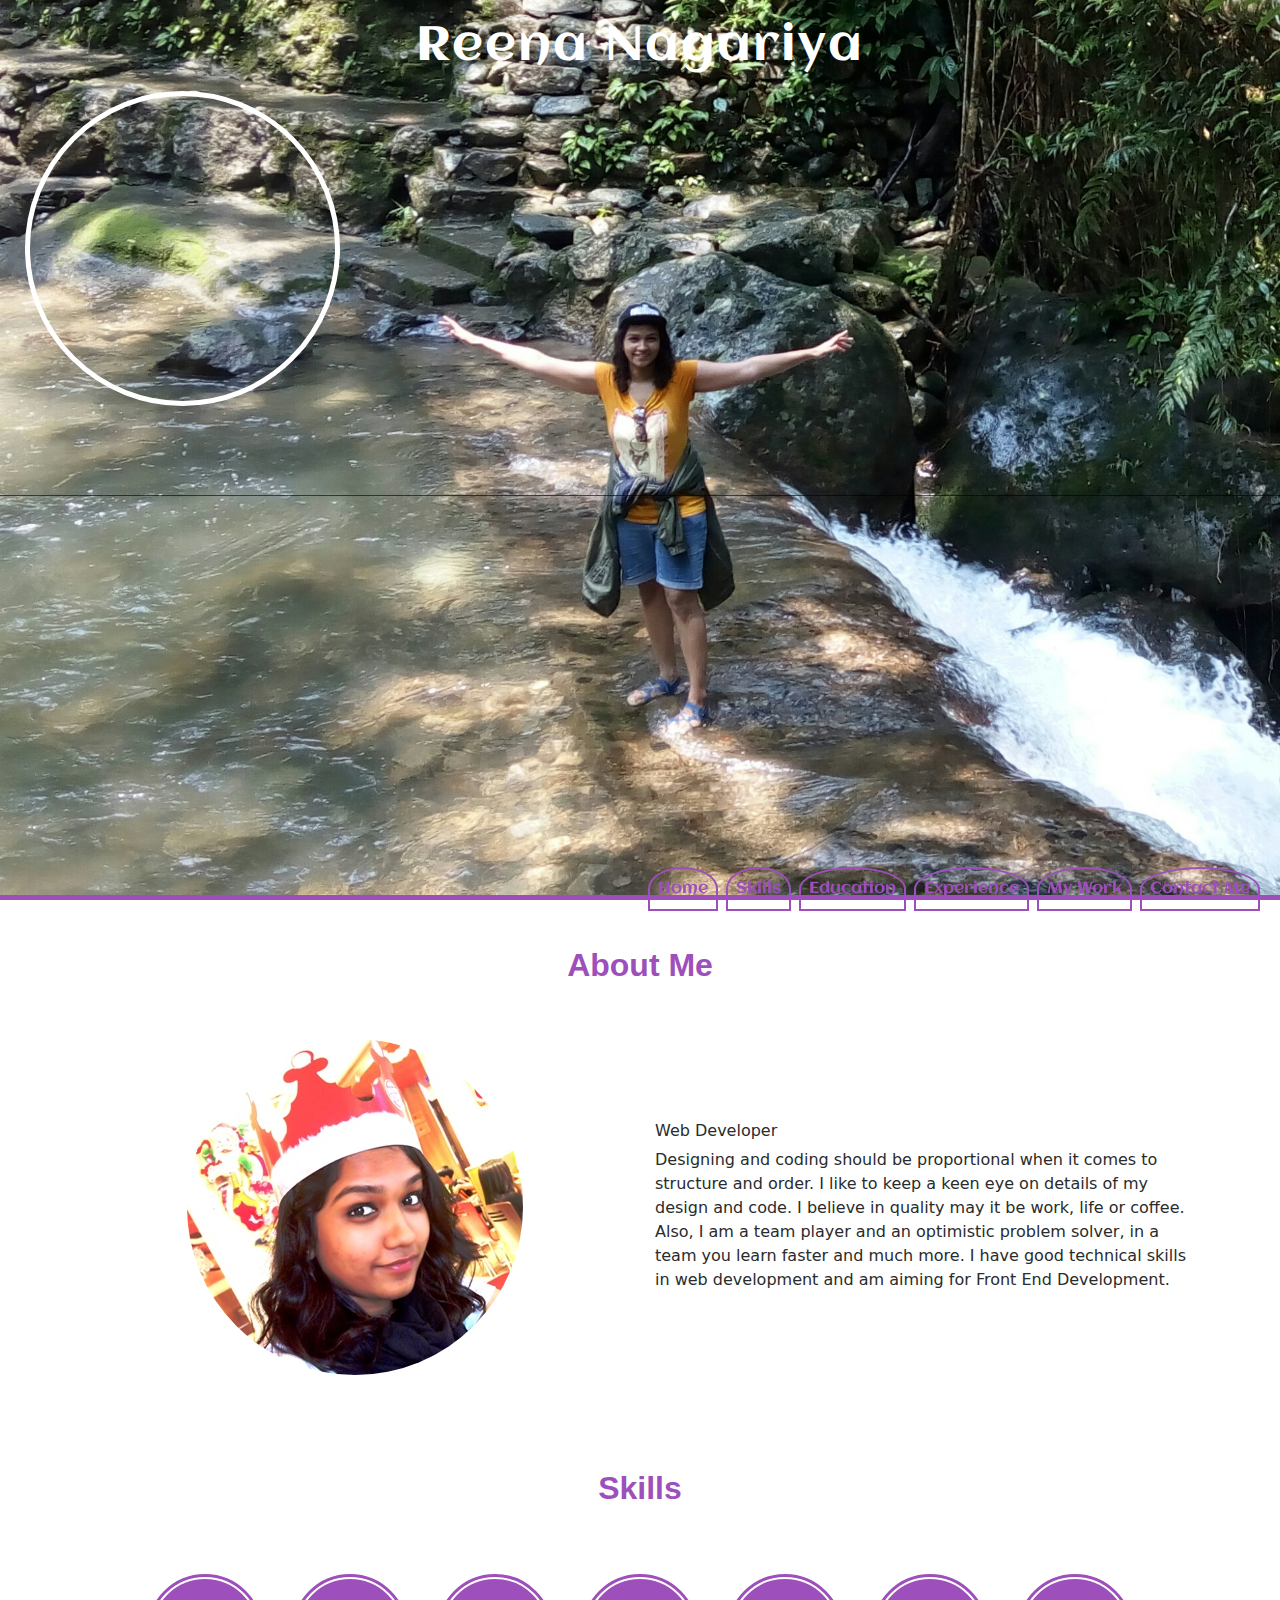
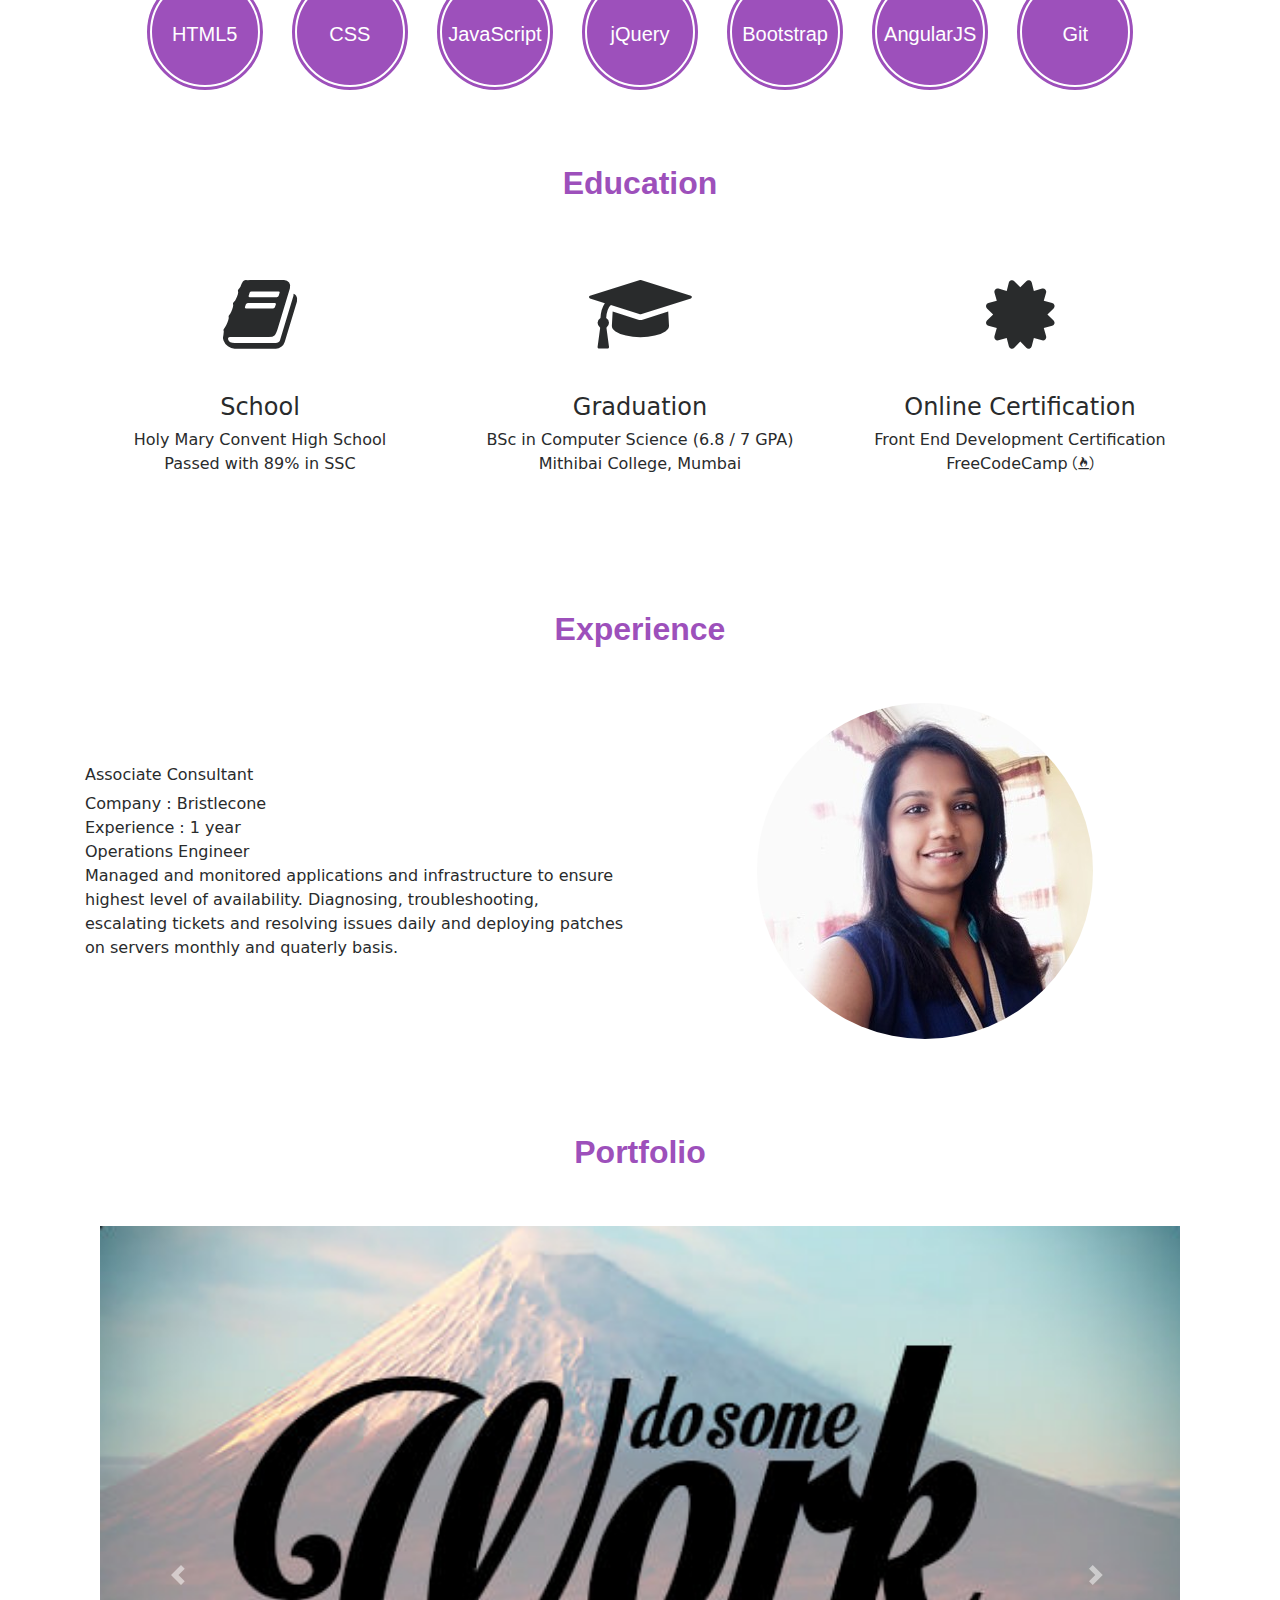
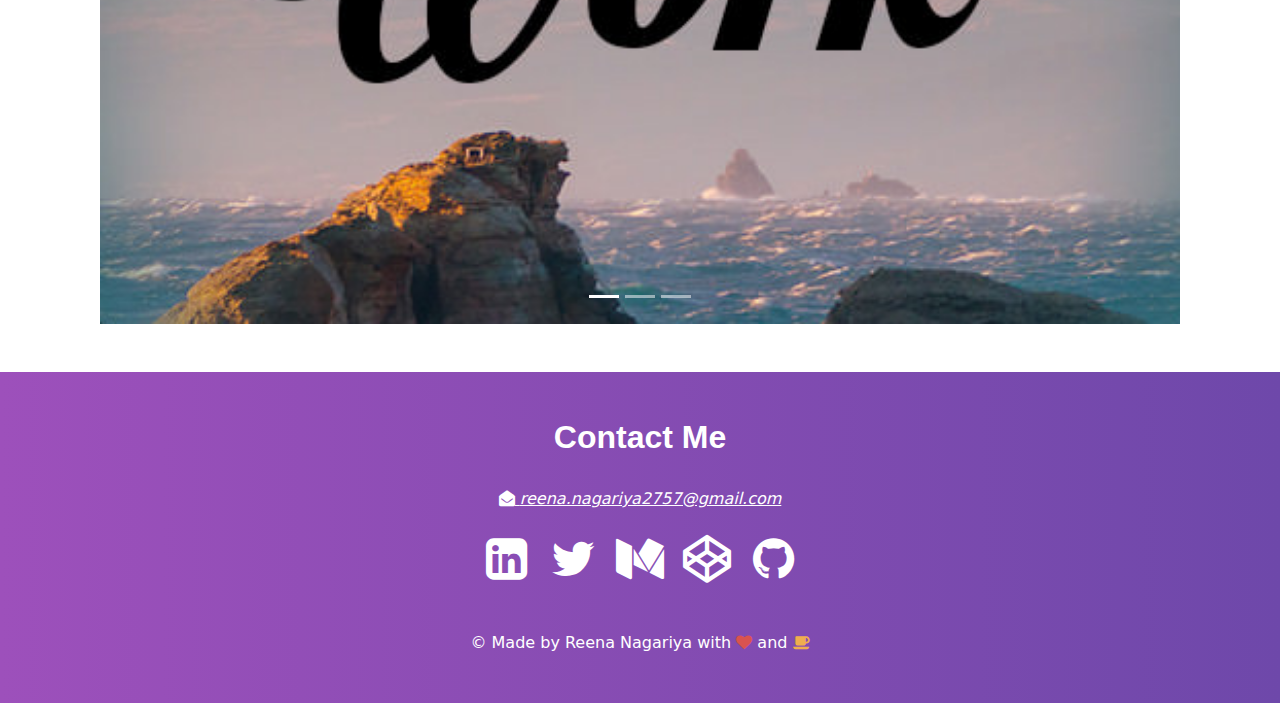
==== commit fbdb5394: "Pictures uploaded." ====
--- a/index.html
+++ b/index.html
@@ -23,8 +23,10 @@
       </div>
       <div class="col-12">
         <div id="contentBounce">
-          <img id="imgBounce" src="images/work.png" alt="" class="img-fluid" style="width:100%;height:100%;">
-        </div>
+        </div>
+      </div>
+      <div id="changeTextDiv" class="col-12 text-center">
+        <span id="changeText"></span>
       </div>
     </div>
   </section>
@@ -47,11 +49,11 @@
   </nav>
 
   <!-- About Section -->
-  <section id="aboutme" class="container pt-5">
+  <section id="about" class="container pt-5">
     <h3>About Me</h3>
     <div class="row pt-5">
       <div class="col-sm-6 col-12 text-center my-auto pb-5">
-        <img src="images/work.png" alt="" class="rounded-circle img-fluid">
+        <img src="images/about.jpg" alt="" class="rounded-circle img-fluid" style="">
       </div>
       <div class="col-sm-6 col-12 my-auto pb-5">
         <p>
@@ -140,7 +142,7 @@
       </p>
     </div>
     <div class="col-sm-6 col-12 text-center my-auto pb-5">
-      <img src="images/work.png" alt="" class="rounded-circle img-fluid">
+      <img src="images/exp.jpg" alt="" class="rounded-circle img-fluid">
     </div>
   </div>
 </section>
@@ -183,11 +185,9 @@
       <u> <i class="fa fa-envelope-open"></i> <i>reena.nagariya2757@gmail.com</i> </u>
   </div>
   <div class="col-12 pb-4">
-    <a href="#" class="fa fa-linkedin-square fa-fw fa-3x"></a>
-    <a href="#" class="fa fa-twitter fa-fw fa-3x"></a>
-    <a href="#" class="fa fa-facebook fa-fw fa-3x"></a>
-    <a href="#" class="fa fa-medium fa-fw fa-3x"></a>
-    <a href="#" class="fa fa-instagram fa-fw fa-3x"></a>
+    <a href="https://www.linkedin.com/in/reenanagariya" target="_blank" class="fa fa-linkedin-square fa-fw fa-3x"></a>
+    <a href="https://twitter.com/ReenaNagariya" class="fa fa-twitter fa-fw fa-3x"></a>
+    <a href="https://medium.com/@reena.nagariya2757" class="fa fa-medium fa-fw fa-3x"></a>
     <a href="#" class="fa fa-codepen fa-fw fa-3x"></a>
     <a href="#" class="fa fa-github fa-fw fa-3x"></a>
   </div>
--- a/css/style.css
+++ b/css/style.css
@@ -47,13 +47,21 @@
 }
 #intro{
   height: 100vh;
-  background: #9D50BB;
-  background: -webkit-linear-gradient(to left, #6E48AA, #9D50BB);
-  background: linear-gradient(to left, #6E48AA, #9D50BB);
-  overflow: hidden;
+  background-image: url("../images/bg-intro.jpg");
+  background-repeat: no-repeat;
+  background-position: center;
+  background-size:cover;
+
+
+
+  /* background: #9D50BB; */
+  /* background: -webkit-linear-gradient(to left, #6E48AA, #9D50BB); */
+  /* background: linear-gradient(to left, #6E48AA, #9D50BB); */
+  /* overflow: hidden; */
   /* delete later */
   /* position: absolute; */
 }
+
 h1{
   padding-top: 20px;
   font-family: 'Aclonica', cursive;
@@ -96,24 +104,37 @@
 }
 
 #contentBounce{
-  height: 25vh;
-  width: 25vh;
-  max-height: 200px;
-  max-width: 200px;
+  height: 35vh;
+  width: 35vh;
+  max-height: 500px;
+  max-width: 500px;
   overflow: hidden;
   border-radius: 50%;
   position: relative;
   top: 10px;
   left: 10px;
   border: 5px solid white;
-  animation-name:bounceContent;
-  animation-duration: 4s;
-  animation-timing-function: ease-in-out;
-  animation-iteration-count: infinite;
-  animation-direction: alternate;
-}
-
-#imgBounce{
+  animation:bounceContent 8s linear infinite alternate;
+}
+#changeText:after{
+  content: "";
+  animation: hashTagChange 8s linear infinite alternate;
+  font-size: 2em;
+}
+#changeTextDiv{
+  background-color:black;
+  opacity:0.6;
+  color:white;
+  position:absolute;
+  top:55vh;
+}
+@keyframes hashTagChange {
+  0% {content: "#vanillaCapuccinoLover";}
+  33%{content: "#rider";}
+  66% {content: "#adventurer";}
+  100%{content: "#peaceLover";}
+}
+/* #imgBounce{
   height: 25vh;
   width: 25vh;
   max-height: 200px;
@@ -132,41 +153,39 @@
 }
 @keyframes bounce {
   0% { left: 0vw; top: 0vh;}
-  25%{ left:25vw;top:50vh;}
-  50% { left:50vw;top:0vh;}
+  33%{ left:25vw;top:50vh;}
+  66% { left:50vw;top:0vh;}
   100%{left:75vw;top:50vh}
-}
+} */
 @keyframes bounceContent {
-  0% { left: 0vw; top: 0vh;}
-  25%{ left:25vw;top:50vh;}
-  50% { left:50vw;top:0vh;}
-  100%{left:75vw;top:50vh}
-}
+  0% { left: 0vw; top: 0vh;background-image: url("../images/1.jpg");background-position: center;background-repeat: no-repeat;background-size: cover;}
+  33%{ left:25vw;top:50vh;background-image: url("../images/2.jpg");background-position: center;background-repeat: no-repeat;background-size: cover;}
+  66% { left:50vw;top:0vh;background-image: url("../images/3.jpg");background-position: center;background-repeat: no-repeat;background-size: cover;}
+  100%{left:75vw;top:50vh; background-image: url("../images/4.jpg");background-position: center;background-repeat: no-repeat;background-size: cover;}
+}
+
 /* For mobile */
 @media only screen and (max-width:768px) {
   #intro{
     height: 100vh;
-  }
-  h1{
-    /* visibility: hidden; */
-  }
-  @keyframes bounce {
-    0% { left:10px; top:0vh;}
-    25%{ left:10px;top:15vh;}
-    50% { left:10px;top:30vh;}
-    100%{left:10px;top:45vh;}
+
+  }
+  #contentBounce{
+    height: 25vh;
+    width: 25vh;
   }
   @keyframes bounceContent {
 
-    0% { left:10px; top:0vh;width:100vw;background-color: white;}
-    25%{ left:10px;top:15vh;width:100vw;background-color: white;}
-    50% { left:10px;top:30vh;width:100vw;background-color: white;}
-    100%{left:10px;top:45vh;width:100vw;background-color: white;}
+    0% { left: 0vw; top: 0vh;background-image: url("../images/1.jpg");background-position: center;background-repeat: no-repeat;background-size: cover;}
+    33%{ left:50vw;top:15vh;background-image: url("../images/2.jpg");background-position: center;background-repeat: no-repeat;background-size: cover;}
+    66% { left:0vw;top:30vh;background-image: url("../images/3.jpg");background-position: center;background-repeat: no-repeat;background-size: cover;}
+    100%{left:50vw;top:45vh; background-image: url("../images/4.jpg");background-position: center;background-repeat: no-repeat;background-size: cover;}
   }
   .navbar{
     position: fixed;
     top:0;
     width: 100%;
+    border: none;
   }
   .nav-item{
     border-radius:50%;
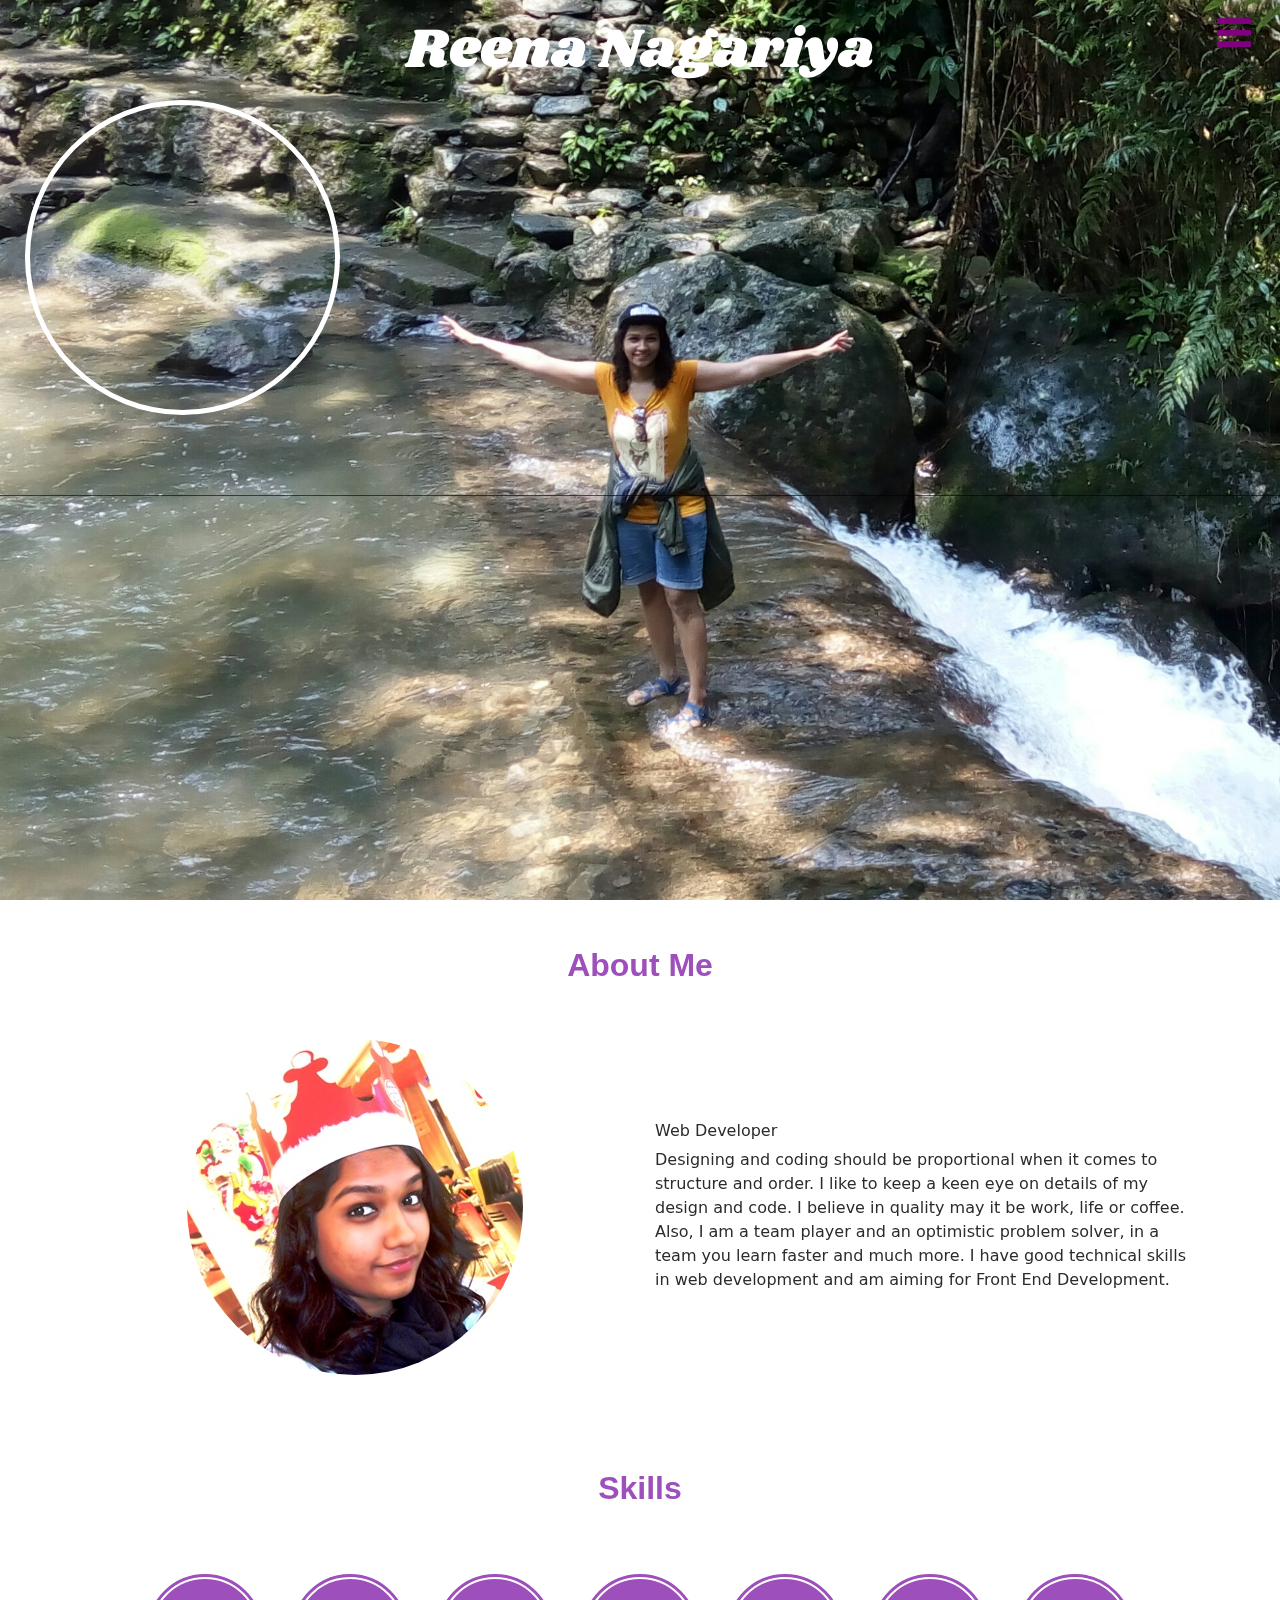
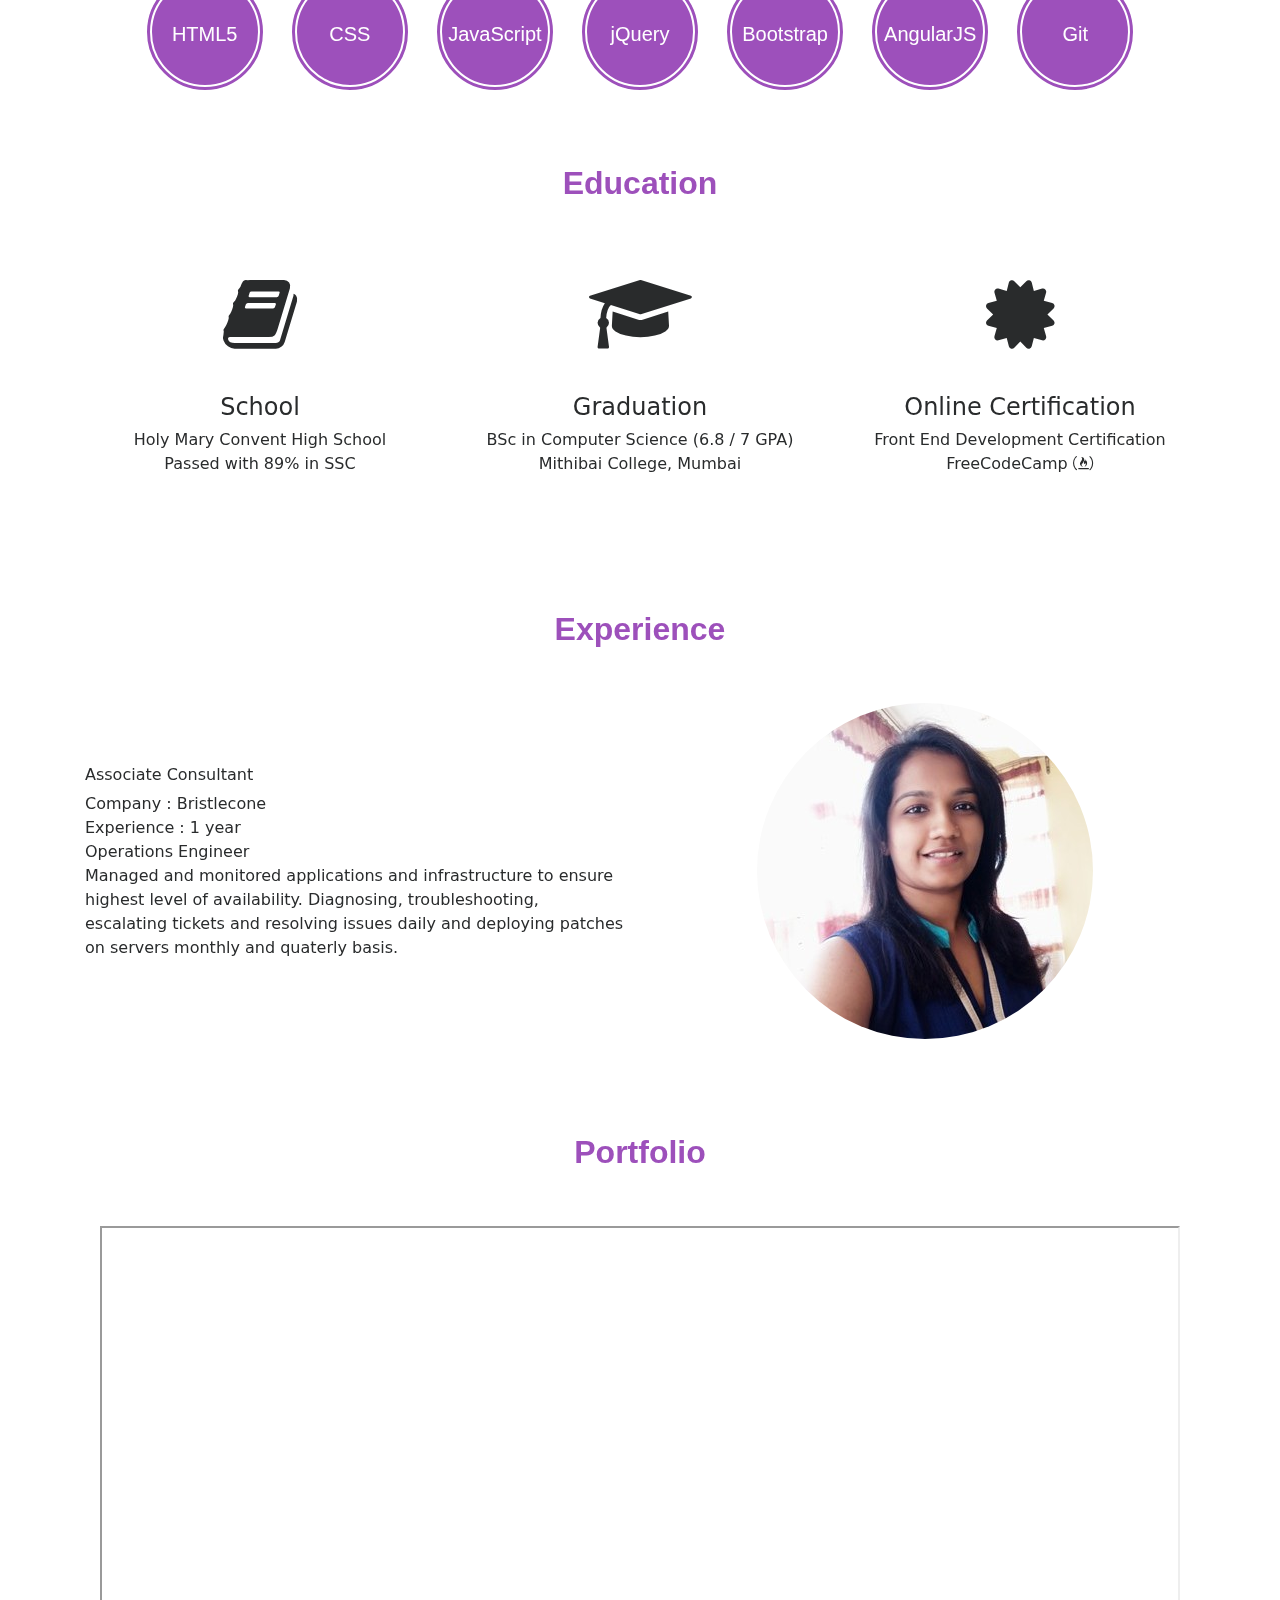
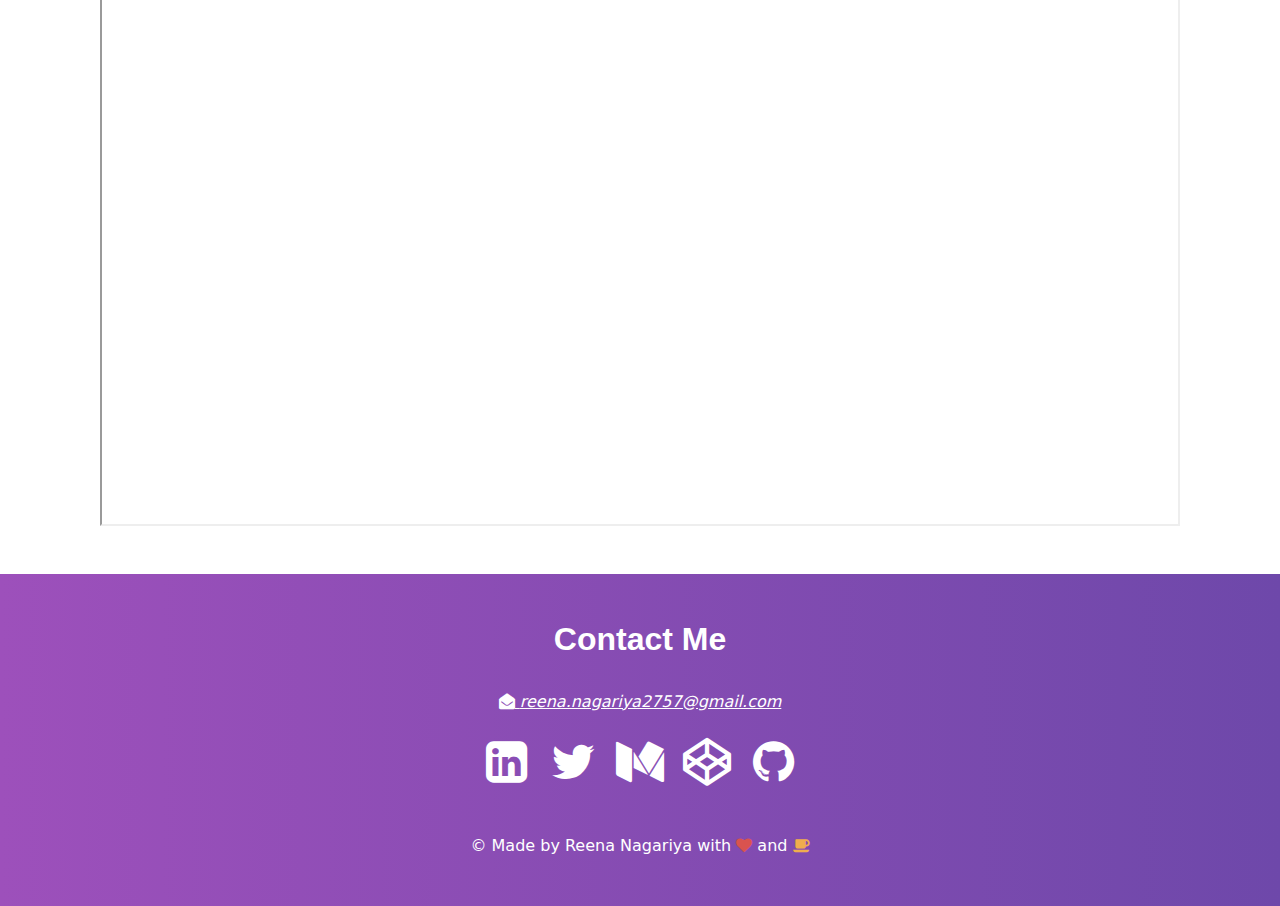
==== commit 69e13a11: "change navbar" ====
--- a/index.html
+++ b/index.html
@@ -8,7 +8,7 @@
   <!-- links -->
   <link rel="stylesheet" href="css/bootstrap.min.css">
   <link rel="stylesheet" href="https://cdnjs.cloudflare.com/ajax/libs/font-awesome/4.7.0/css/font-awesome.min.css">
-  <link href="https://fonts.googleapis.com/css?family=Aclonica||Bellefair|Fredericka+the+Great|Asset|Love+Ya+Like+A+Sister|Mystery+Quest" rel="stylesheet">
+  <link href="https://fonts.googleapis.com/css?family=Aclonica|Shrikhand|Bellefair|Fredericka+the+Great|Asset|Love+Ya+Like+A+Sister|Mystery+Quest" rel="stylesheet">
   <link rel="stylesheet" href="css/style.css">
   <!-- scripts -->
   <script src="scripts/jquery-3.2.1.js" ></script>
@@ -31,9 +31,9 @@
     </div>
   </section>
 
-  <nav class="navbar navbar-toggleable-md">
+  <nav class="navbar">
     <button class="navbar-toggler navbar-toggler-right" type="button" data-toggle="collapse" data-target="#navbarSupportedContent" aria-controls="navbarSupportedContent" aria-expanded="false" aria-label="Toggle navigation">
-      <span class="fa fa-bars"></span>
+      <span class="fa fa-bars fa-2x" style="color:purple;"></span>
     </button>
 
     <div class="collapse navbar-collapse" id="navbarSupportedContent">
@@ -157,19 +157,19 @@
       </ol>
       <div class="carousel-inner" role="listbox">
         <div class="carousel-item active">
-          <img class="d-block img-fluid" src="images/work.png" alt="First slide">
+          <iframe src="https://codepen.io/reena2757/full/eeMYLG" style="width:100vw;height:100vh;"></iframe>
         </div>
         <div class="carousel-item">
-          <img class="d-block img-fluid" src="images/work.png" alt="Second slide">
+          <iframe src="https://codepen.io/reena2757/full/zPmedP" style="width:100vw;height:100vh;"></iframe>
         </div>
         <div class="carousel-item">
-          <img class="d-block img-fluid" src="images/work.png" alt="Third slide">
+          <img class="d-block img-fluid" src="images/work.png" style="width:100vw;height:100vh;" alt="Third slide">
         </div>
         <a class="carousel-control-prev" href="#carouselPortfolio" role="button" data-slide="prev">
-          <span class="carousel-control-prev-icon"></span>
+          <span class="carousel-control-prev-icon" ></span>
         </a>
         <a class="carousel-control-next" href="#carouselPortfolio" role="button" data-slide="next">
-          <span class="carousel-control-next-icon"></span>
+          <span class="carousel-control-next-icon" ></span>
         </a>
       </div>
     </div>
@@ -186,10 +186,10 @@
   </div>
   <div class="col-12 pb-4">
     <a href="https://www.linkedin.com/in/reenanagariya" target="_blank" class="fa fa-linkedin-square fa-fw fa-3x"></a>
-    <a href="https://twitter.com/ReenaNagariya" class="fa fa-twitter fa-fw fa-3x"></a>
-    <a href="https://medium.com/@reena.nagariya2757" class="fa fa-medium fa-fw fa-3x"></a>
-    <a href="#" class="fa fa-codepen fa-fw fa-3x"></a>
-    <a href="#" class="fa fa-github fa-fw fa-3x"></a>
+    <a href="https://twitter.com/ReenaNagariya" target="_blank" class="fa fa-twitter fa-fw fa-3x"></a>
+    <a href="https://medium.com/@reena.nagariya2757" target="_blank" class="fa fa-medium fa-fw fa-3x"></a>
+    <a href="https://codepen.io/reena2757/" target="_blank" class="fa fa-codepen fa-fw fa-3x"></a>
+    <a href="https://github.com/reena2757" target="_blank" class="fa fa-github fa-fw fa-3x"></a>
   </div>
 <div class="col-12 pt-4">
   &copy Made by Reena Nagariya with <i class="fa fa-heart text-danger"></i> and <i class="fa fa-coffee text-warning"></i>
--- a/css/style.css
+++ b/css/style.css
@@ -13,7 +13,7 @@
 .carousel-item>img{
   width: 100%;
 }
-.navbar{
+/* .navbar{
   z-index: 10;
   position: fixed;
   bottom: 0;
@@ -21,8 +21,14 @@
   padding-bottom: 0;
   border-bottom: 5px solid #9D50BB;
 
+} */
+.navbar{
+  position: fixed;
+  top:0;
+  width: 100%;
+  border: none;
 }
-.nav-item{
+/* .nav-item{
   margin-left: 4px;
   margin-right: 4px;
   transform: translateY(16px);
@@ -44,7 +50,7 @@
   font-family: 'Aclonica', cursive;
   font-weight: normal;
   font-size: 1em;
-}
+} */
 #intro{
   height: 100vh;
   background-image: url("../images/bg-intro.jpg");
@@ -64,9 +70,8 @@
 
 h1{
   padding-top: 20px;
-  font-family: 'Aclonica', cursive;
-  letter-spacing: 2px;
-  font-size: 3em;
+  font-family: 'Shrikhand', cursive;
+  font-size: 3.5em;
   color: white;
 }
 h3{
@@ -118,6 +123,7 @@
 }
 #changeText:after{
   content: "";
+  font-family: fantasy;
   animation: hashTagChange 8s linear infinite alternate;
   font-size: 2em;
 }
@@ -181,20 +187,5 @@
     66% { left:0vw;top:30vh;background-image: url("../images/3.jpg");background-position: center;background-repeat: no-repeat;background-size: cover;}
     100%{left:50vw;top:45vh; background-image: url("../images/4.jpg");background-position: center;background-repeat: no-repeat;background-size: cover;}
   }
-  .navbar{
-    position: fixed;
-    top:0;
-    width: 100%;
-    border: none;
-  }
-  .nav-item{
-    border-radius:50%;
-    height: 100px;
-    width: 100px;
-
-    align-self: flex-end;
-    text-align: center;
-    padding-top: 30px;
-  }
 
 }
